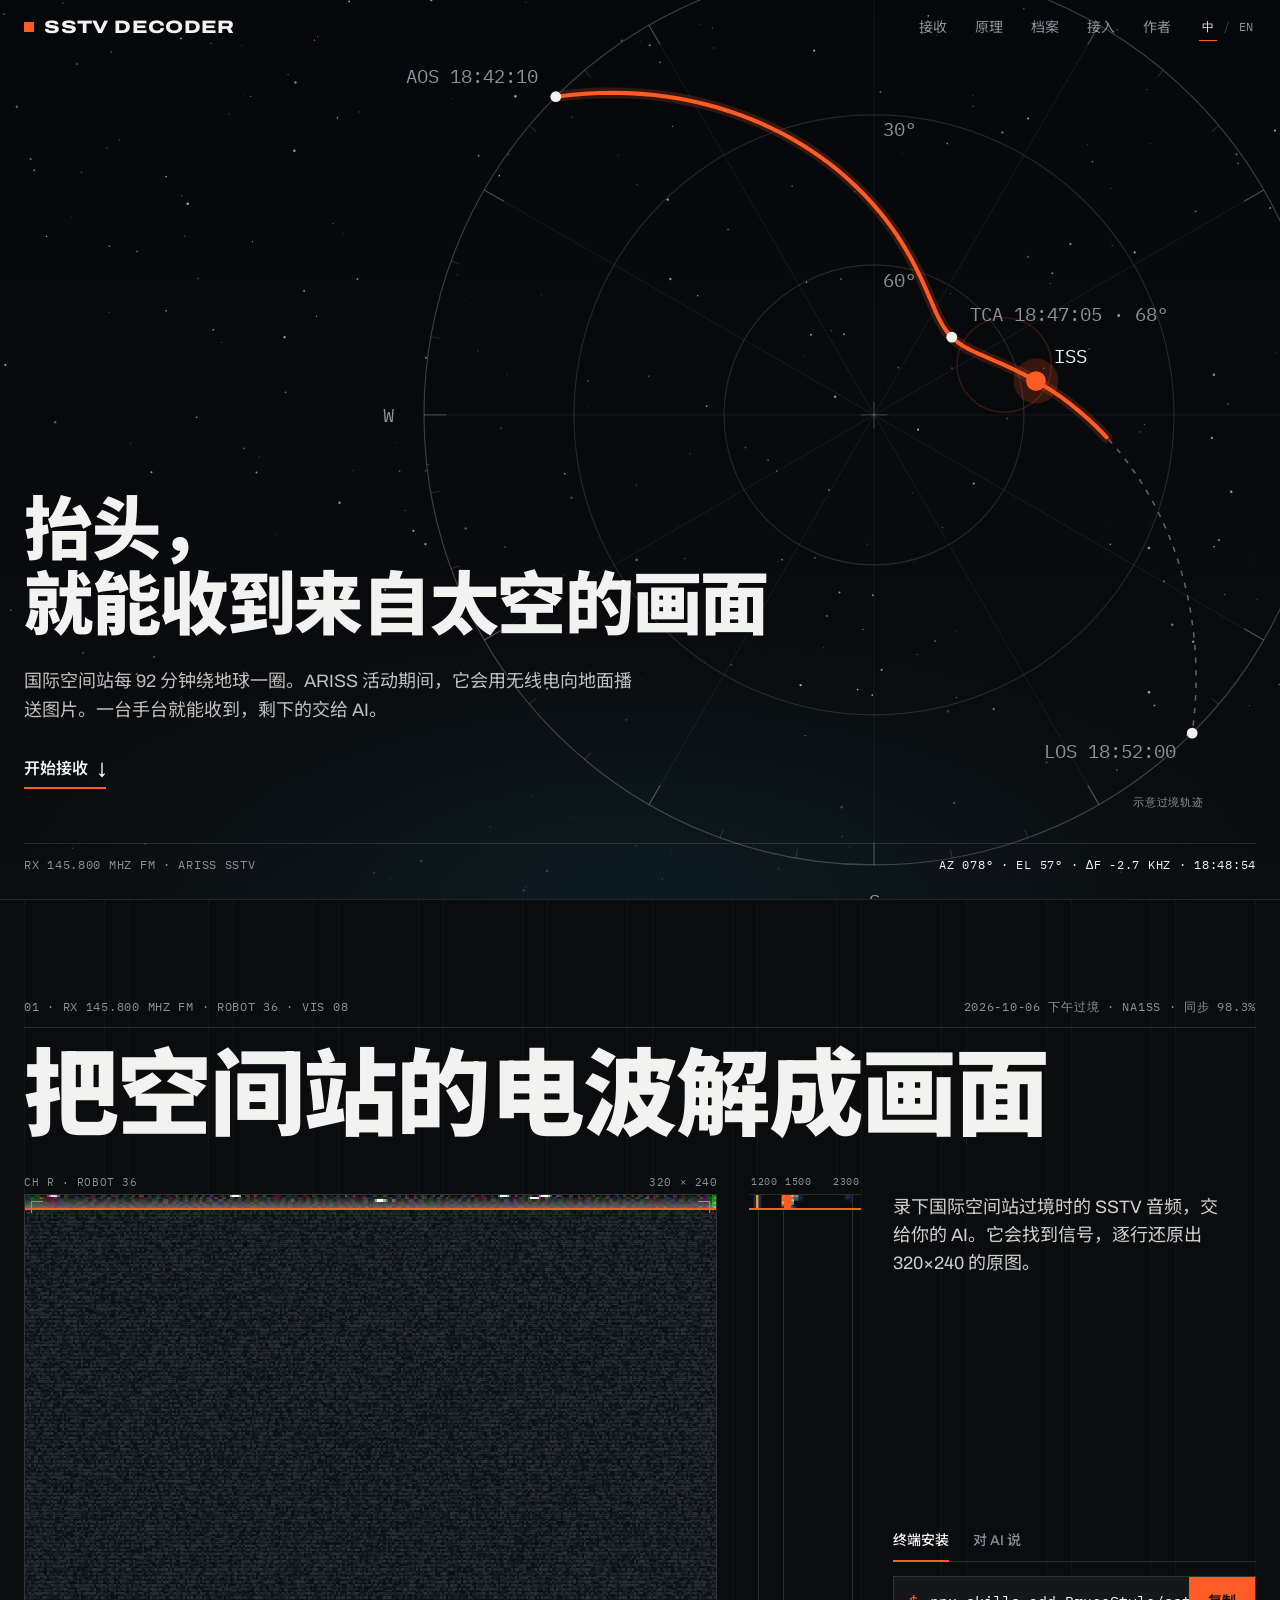
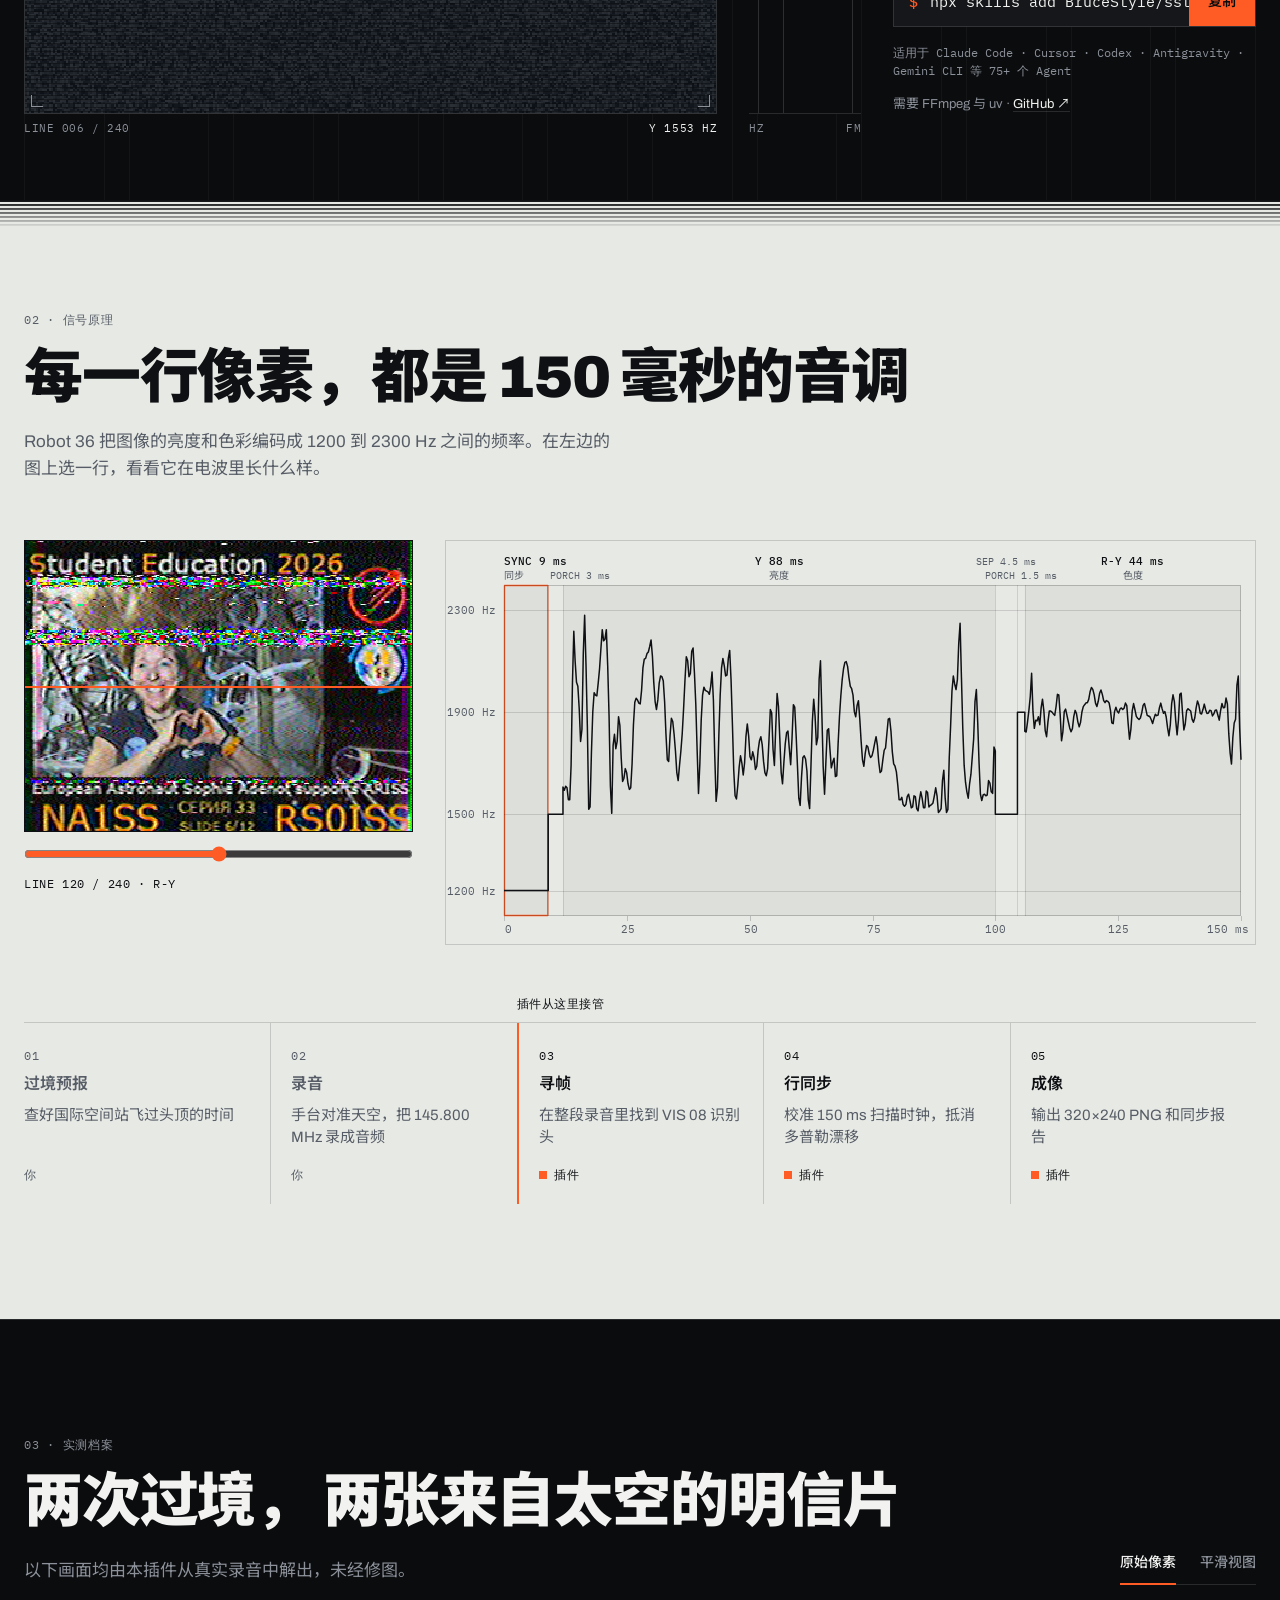
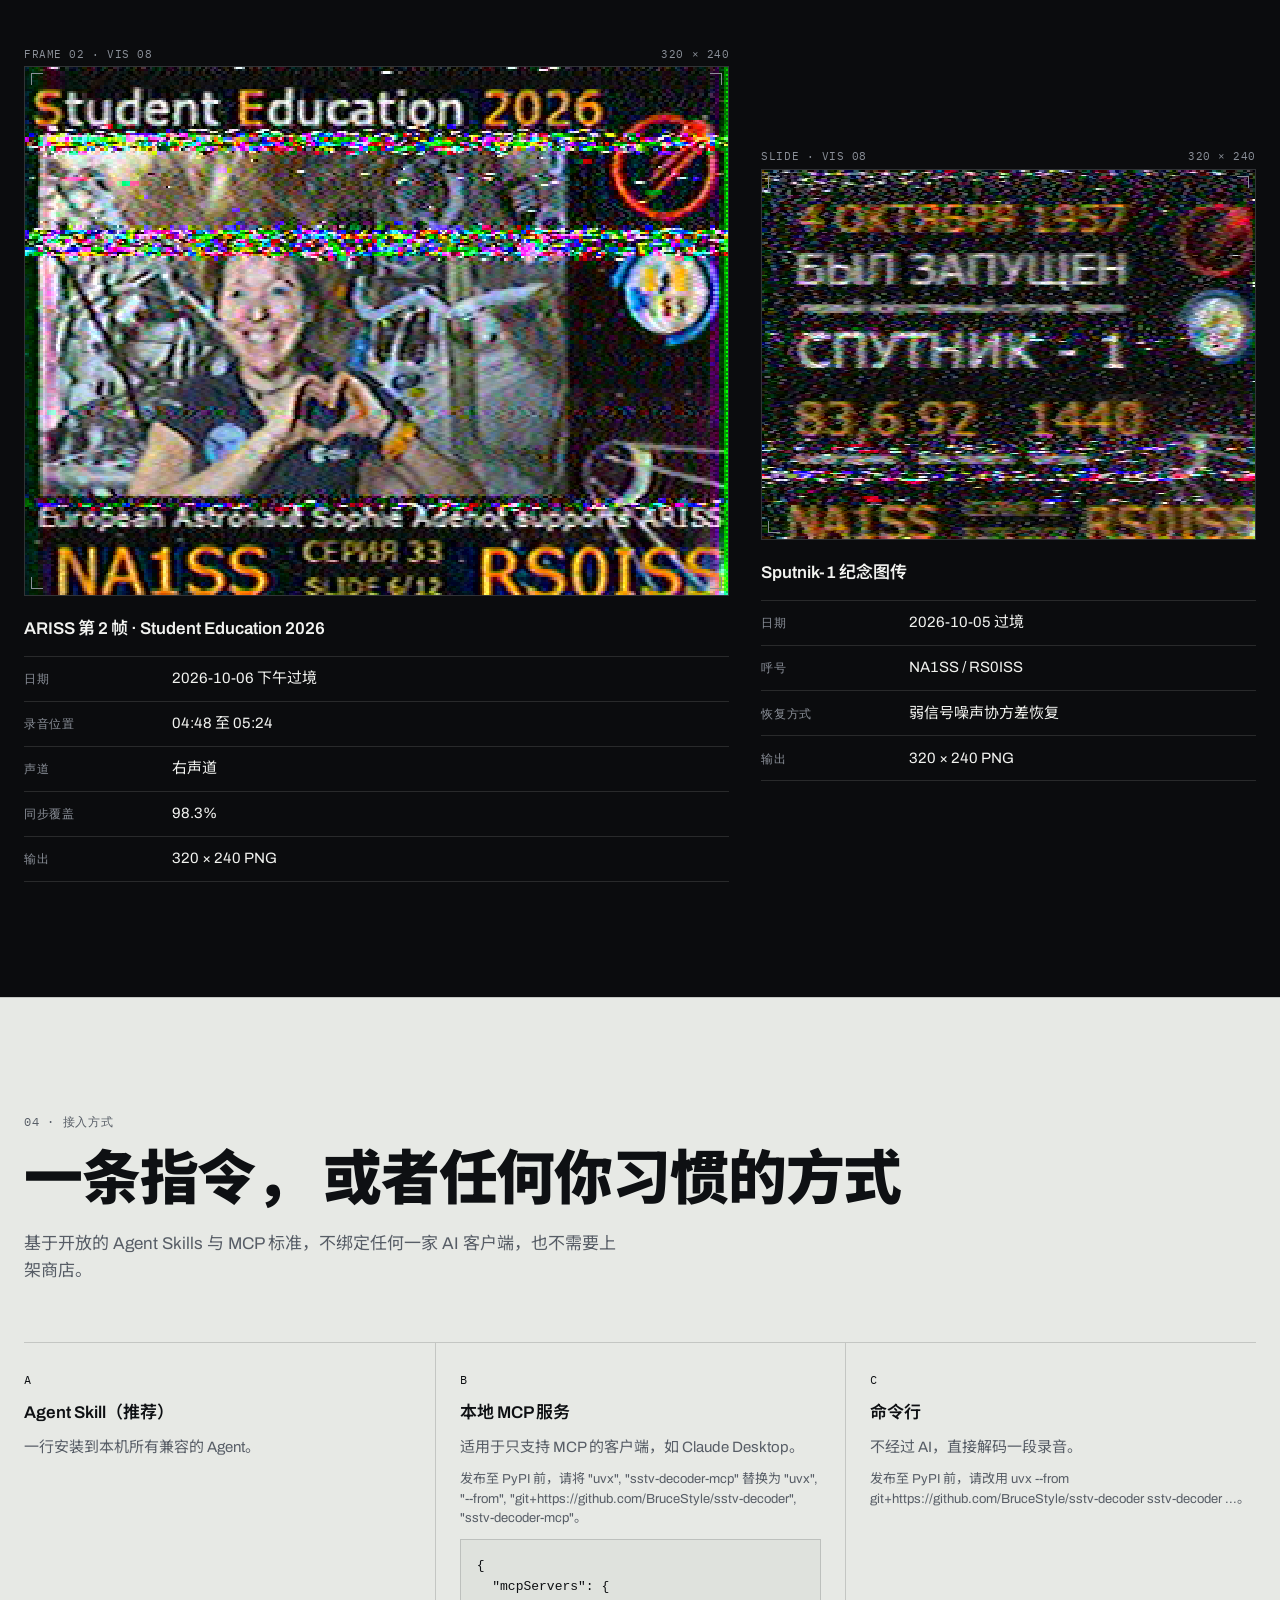
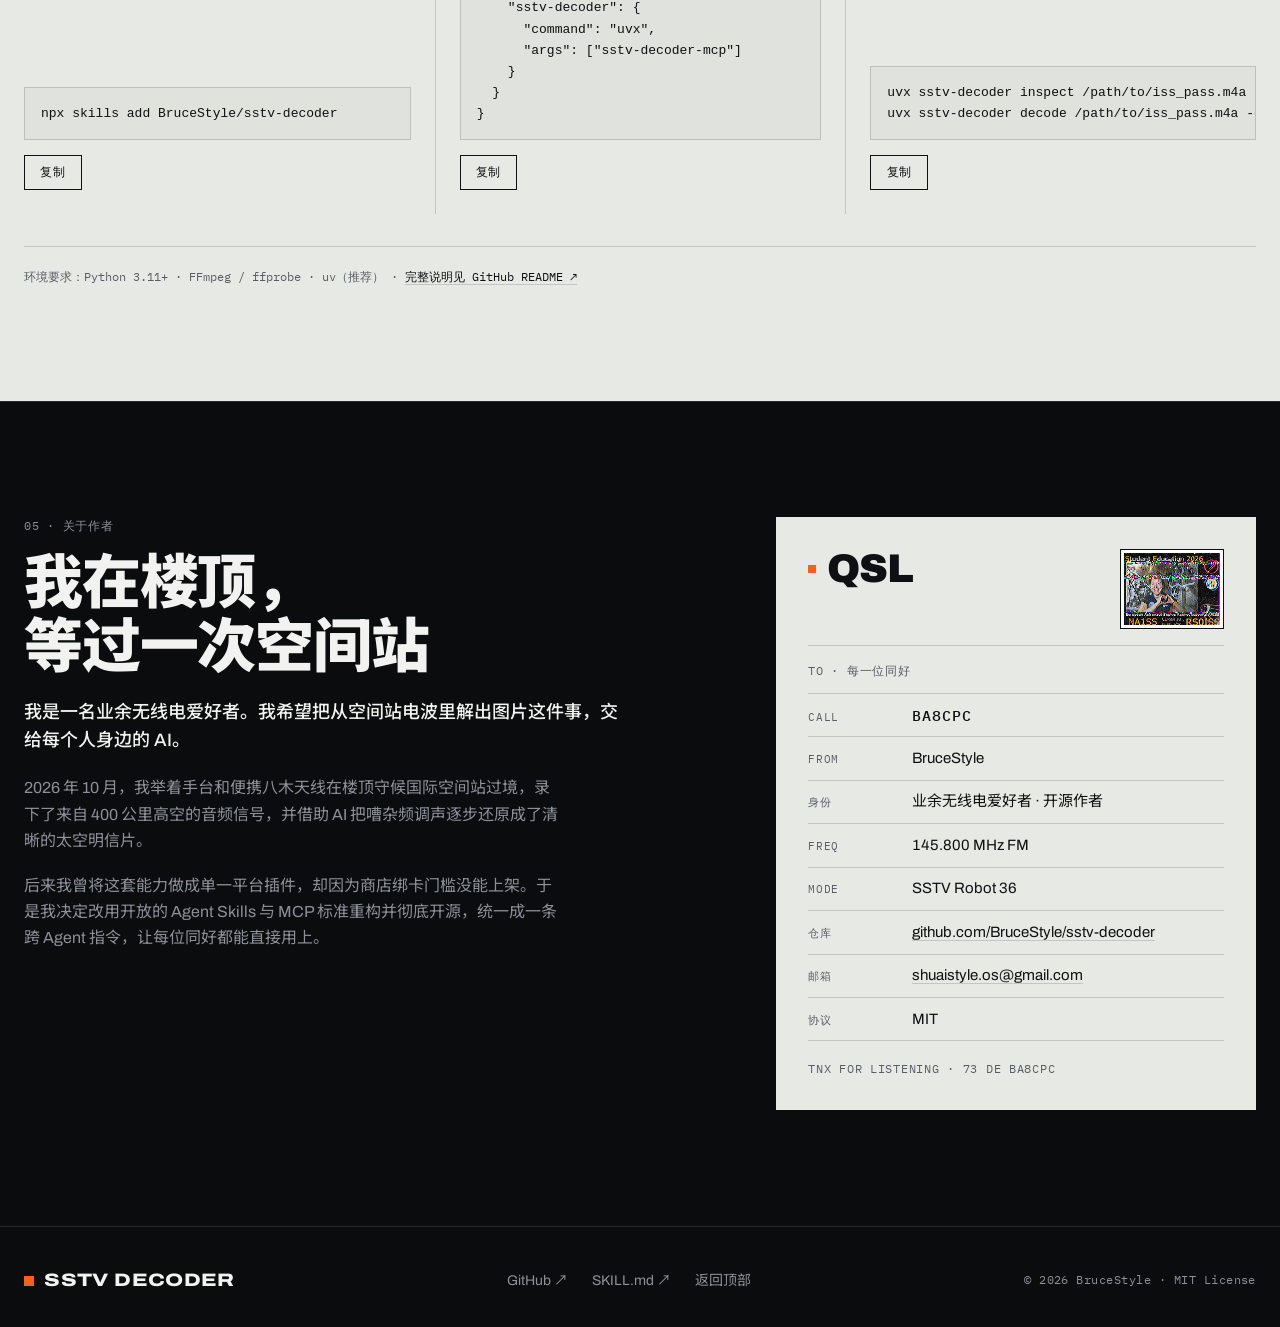
==== docs/index.html @ 0000235b "Initial release: Robot 36 SSTV decoder, MCP/Skill, and showcase website" ====
<!doctype html>
<html lang="zh-CN">
<head>
  <meta charset="utf-8">
  <meta name="viewport" content="width=device-width, initial-scale=1">
  <title>SSTV Decoder · 抬头，就能收到来自太空的画面</title>
  <meta name="description" content="录下国际空间站过境时的 SSTV 音频，交给你的 AI。开源跨 Agent 解码插件，自动定位 Robot 36 识别头，逐行还原 320×240 图像。">
  <link rel="icon" type="image/svg+xml" href="data:image/svg+xml,%3Csvg xmlns='http://www.w3.org/2000/svg' viewBox='0 0 32 32'%3E%3Crect width='32' height='32' fill='%230b0c0e'/%3E%3Crect x='9' y='9' width='14' height='14' fill='%23ff5b24'/%3E%3C/svg%3E">
  <meta property="og:type" content="website">
  <meta property="og:title" content="SSTV Decoder · 抬头，就能收到来自太空的画面">
  <meta property="og:description" content="录下国际空间站过境时的 SSTV 音频，交给你的 AI。开源跨 Agent 解码插件，自动定位 Robot 36 识别头，逐行还原 320×240 图像。">
  <meta property="og:image" content="https://brucestyle.github.io/sstv-decoder/assets/decoded-iss-2026-10-06.png">
  <meta name="twitter:card" content="summary_large_image">
  <link rel="preconnect" href="https://fonts.googleapis.com">
  <link rel="preconnect" href="https://fonts.gstatic.com" crossorigin>
  <link href="https://fonts.googleapis.com/css2?family=Archivo:wdth,wght@62..125,100..900&family=IBM+Plex+Mono:wght@400;500&family=Noto+Sans+SC:wght@400;500;700;900&display=swap" rel="stylesheet">
  <link rel="stylesheet" href="styles.css">
</head>
<body>
  <header class="site-header">
    <div class="container header-inner">
      <a class="brand" href="#top">
        <span class="brand-mark" aria-hidden="true"></span>
        <span class="brand-name">SSTV DECODER</span>
      </a>
      <nav class="site-nav" aria-label="主导航">
        <a href="#receive" data-i18n="nav_receive">接收</a>
        <a href="#signal" data-i18n="nav_signal">原理</a>
        <a href="#captures" data-i18n="nav_captures">档案</a>
        <a href="#access" data-i18n="nav_access">接入</a>
        <a href="#about" data-i18n="nav_about">作者</a>
        <div class="lang-switch" role="group" aria-label="语言切换">
          <button type="button" class="lang-btn" data-lang="zh-CN" aria-pressed="true">中</button>
          <span class="lang-sep" aria-hidden="true">/</span>
          <button type="button" class="lang-btn" data-lang="en" aria-pressed="false">EN</button>
        </div>
      </nav>
    </div>
  </header>

  <main>
    <!-- 第一屏：封面 / 愿景（头顶的一次过境） -->
    <section class="cover" id="top" aria-labelledby="cover-title">
      <canvas class="cover-stars" id="cover-stars" aria-hidden="true"></canvas>
      <div class="cover-glow" aria-hidden="true"></div>
      <svg class="sky-chart" id="sky-chart" viewBox="-130 -130 260 260" aria-hidden="true">
        <g id="sky-grid"></g>
        <g id="sky-track"></g>
        <g id="sky-rings"></g>
        <g id="sky-markers"></g>
        <g id="sky-iss"></g>
      </svg>
      <span class="chart-note" data-i18n="chart_note">示意过境轨迹</span>

      <div class="container cover-inner">
        <h1 class="cover-title" id="cover-title"><span data-i18n="cover_title_1">抬头，</span> <span data-i18n="cover_title_2">就能收到来自太空的画面</span></h1>
        <p class="cover-lead" data-i18n="cover_lead">国际空间站每 92 分钟绕地球一圈。ARISS 活动期间，它会用无线电向地面播送图片。一台手台就能收到，剩下的交给 AI。</p>
        <a class="cover-cta" href="#receive">
          <span data-i18n="cover_cta">开始接收</span>
          <span class="cta-arrow" aria-hidden="true">↓</span>
        </a>
      </div>

      <div class="cover-strip container">
        <span>RX 145.800 MHz FM · ARISS SSTV</span>
        <span id="pass-readout">AZ 315° · EL 00° · Δf +3.4 kHz · 18:42:10</span>
      </div>
    </section>

    <!-- 第二屏：信号即界面（接收） -->
    <section class="hero" id="receive" aria-labelledby="hero-title">
      <div class="grid-guides" aria-hidden="true">
        <span></span><span></span><span></span><span></span>
        <span></span><span></span><span></span><span></span>
        <span></span><span></span><span></span><span></span>
      </div>

      <div class="container hero-inner">
        <div class="dateline">
          <span class="dateline-left">01 · RX 145.800 MHz FM · ROBOT 36 · VIS 08</span>
          <span class="dateline-right" id="pass-meta">2026-10-06 下午过境 · NA1SS · 同步 98.3%</span>
        </div>

        <h2 class="hero-title" id="hero-title">
          <span data-i18n="hero_title_1">把空间站的电波</span><span data-i18n="hero_title_2">解成画面</span>
        </h2>

        <div class="stage">
          <!-- (a) 监视器 -->
          <div class="monitor">
            <div class="stage-bar monitor-meta">
              <span id="monitor-channel">CH R · ROBOT 36</span>
              <span>320 × 240</span>
            </div>
            <div class="monitor-frame">
              <canvas id="hero-scan-canvas" aria-label="国际空间站 SSTV 逐行扫描监视器"></canvas>
              <span class="crop-mark tl" aria-hidden="true"></span>
              <span class="crop-mark tr" aria-hidden="true"></span>
              <span class="crop-mark bl" aria-hidden="true"></span>
              <span class="crop-mark br" aria-hidden="true"></span>
            </div>
            <div class="stage-bar monitor-readout">
              <span id="hero-line-readout">LINE 000 / 240</span>
              <span id="hero-freq-readout">Y 1500 Hz</span>
            </div>
          </div>

          <!-- (b) 瀑布条 -->
          <div class="waterfall" aria-hidden="true">
            <div class="stage-bar waterfall-scale">
              <span>1200</span>
              <span>1500</span>
              <span>2300</span>
            </div>
            <div class="waterfall-frame">
              <canvas id="hero-waterfall-canvas"></canvas>
            </div>
            <div class="stage-bar waterfall-foot">
              <span>HZ</span>
              <span>FM</span>
            </div>
          </div>

          <!-- (c) 文字与指令栏 -->
          <div class="hero-copy">
            <p class="hero-subtitle" data-i18n="hero_subtitle">录下国际空间站过境时的 SSTV 音频，交给你的 AI。它会找到信号，逐行还原出 320×240 的原图。</p>

            <div class="install-block" id="install">
              <div class="cmd-tabs" role="tablist" aria-label="指令模式">
                <button type="button" class="cmd-tab" role="tab" data-mode="install" aria-selected="true" data-i18n="tab_install">终端安装</button>
                <button type="button" class="cmd-tab" role="tab" data-mode="prompt" aria-selected="false" data-i18n="tab_prompt">对 AI 说</button>
              </div>

              <div class="cmd-bar">
                <span class="cmd-prefix" id="cmd-prefix" aria-hidden="true">$</span>
                <code class="cmd-text" id="cmd-text">npx skills add BruceStyle/sstv-decoder</code>
                <button type="button" class="copy-btn" id="copy-btn" data-i18n="copy_btn">复制</button>
              </div>

              <p class="compat-line" data-i18n="compat_line">适用于 Claude Code · Cursor · Codex · Antigravity · Gemini CLI 等 75+ 个 Agent</p>
              <p class="footnote-line">
                <span data-i18n="footnote_req">需要 FFmpeg 与 uv</span>
                <span aria-hidden="true"> · </span>
                <a href="https://github.com/BruceStyle/sstv-decoder" target="_blank" rel="noopener noreferrer">GitHub ↗</a>
              </p>
            </div>
          </div>
        </div>
      </div>
    </section>

    <!-- 02 信号原理（亮色仪器手册纸面） -->
    <section class="signal is-paper" id="signal" aria-labelledby="signal-title">
      <div class="signal-transition" aria-hidden="true"></div>

      <div class="container">
        <p class="section-tag" data-i18n="signal_tag">02 · 信号原理</p>

        <h2 class="signal-title" id="signal-title">
          <span data-i18n="signal_title_1">每一行像素，</span><span data-i18n="signal_title_2">都是 150 毫秒的音调</span>
        </h2>

        <p class="signal-lead" data-i18n="signal_lead">Robot 36 把图像的亮度和色彩编码成 1200 到 2300 Hz 之间的频率。在左边的图上选一行，看看它在电波里长什么样。</p>

        <div class="diagram-grid">
          <div class="diagram-picker">
            <div class="thumb-wrap" id="thumb-wrap">
              <img
                id="thumb-img"
                src="assets/decoded-iss-2026-10-06.png"
                alt="2026 年 10 月 6 日国际空间站解码原图，点击或拖动选择扫描行"
                width="320"
                height="240"
              >
              <div class="thumb-scanline" id="thumb-scanline" aria-hidden="true"></div>
            </div>

            <div class="slider-wrap">
              <label class="sr-only" for="line-slider" data-i18n="slider_label">选择扫描行</label>
              <input type="range" id="line-slider" class="line-slider" min="0" max="239" value="120">
            </div>

            <div class="picker-readout" id="picker-readout">LINE 120 / 240 · R-Y</div>
          </div>

          <div class="diagram-scope">
            <div class="scope-frame">
              <canvas id="scope-canvas" aria-label="Robot 36 单行 150 毫秒频率波形图"></canvas>
            </div>
          </div>
        </div>

        <div class="chain-wrap">
          <ol class="signal-chain" aria-label="信号接收与解码链路">
            <li class="chain-step is-user">
              <span class="step-num">01</span>
              <h3 data-i18n="step_1_title">过境预报</h3>
              <p data-i18n="step_1_desc">查好国际空间站飞过头顶的时间</p>
              <span class="step-owner" data-i18n="owner_you">你</span>
            </li>
            <li class="chain-step is-user">
              <span class="step-num">02</span>
              <h3 data-i18n="step_2_title">录音</h3>
              <p data-i18n="step_2_desc">手台对准天空，把 145.800 MHz 录成音频</p>
              <span class="step-owner" data-i18n="owner_you">你</span>
            </li>
            <li class="chain-step is-plugin is-handover">
              <span class="handover-label" data-i18n="handover_label">插件从这里接管</span>
              <span class="step-num">03</span>
              <h3 data-i18n="step_3_title">寻帧</h3>
              <p data-i18n="step_3_desc">在整段录音里找到 VIS 08 识别头</p>
              <span class="step-owner"><span class="owner-dot" aria-hidden="true"></span><span data-i18n="owner_plugin">插件</span></span>
            </li>
            <li class="chain-step is-plugin">
              <span class="step-num">04</span>
              <h3 data-i18n="step_4_title">行同步</h3>
              <p data-i18n="step_4_desc">校准 150 ms 扫描时钟，抵消多普勒漂移</p>
              <span class="step-owner"><span class="owner-dot" aria-hidden="true"></span><span data-i18n="owner_plugin">插件</span></span>
            </li>
            <li class="chain-step is-plugin">
              <span class="step-num">05</span>
              <h3 data-i18n="step_5_title">成像</h3>
              <p data-i18n="step_5_desc">输出 320×240 PNG 和同步报告</p>
              <span class="step-owner"><span class="owner-dot" aria-hidden="true"></span><span data-i18n="owner_plugin">插件</span></span>
            </li>
          </ol>
        </div>
      </div>
    </section>

    <!-- 03 实测档案（暗底） -->
    <section class="captures" id="captures" aria-labelledby="captures-title">
      <div class="container">
        <p class="section-tag" data-i18n="captures_tag">03 · 实测档案</p>

        <h2 class="section-title" id="captures-title">
          <span data-i18n="captures_title_1">两次过境，</span> <span data-i18n="captures_title_2">两张来自太空的明信片</span>
        </h2>

        <div class="captures-head">
          <p class="section-lead" data-i18n="captures_lead">以下画面均由本插件从真实录音中解出，未经修图。</p>

          <div class="cmd-tabs render-tabs" role="tablist" aria-label="像素渲染切换">
            <button type="button" class="cmd-tab render-tab" role="tab" data-render="pixelated" aria-selected="true" data-i18n="render_pixel">原始像素</button>
            <button type="button" class="cmd-tab render-tab" role="tab" data-render="smooth" aria-selected="false" data-i18n="render_smooth">平滑视图</button>
          </div>
        </div>

        <div class="capture-grid" id="capture-grid">
          <figure class="capture capture-primary">
            <div class="stage-bar">
              <span>FRAME 02 · VIS 08</span>
              <span>320 × 240</span>
            </div>
            <div class="capture-frame">
              <img
                src="assets/decoded-iss-2026-10-06.png"
                alt="2026 年 10 月 6 日下午过境解码的国际空间站 ARISS 第 2 帧图像"
                width="320"
                height="240"
                loading="lazy"
              >
              <span class="crop-mark tl" aria-hidden="true"></span>
              <span class="crop-mark tr" aria-hidden="true"></span>
              <span class="crop-mark bl" aria-hidden="true"></span>
              <span class="crop-mark br" aria-hidden="true"></span>
            </div>
            <figcaption>
              <h3 data-i18n="cap_1_title">ARISS 第 2 帧 · Student Education 2026</h3>
              <dl class="spec-rows">
                <div class="spec-row">
                  <dt data-i18n="cap_date_dt">日期</dt>
                  <dd data-i18n="cap_1_date">2026-10-06 下午过境</dd>
                </div>
                <div class="spec-row">
                  <dt data-i18n="cap_offset_dt">录音位置</dt>
                  <dd data-i18n="cap_1_offset">04:48 至 05:24</dd>
                </div>
                <div class="spec-row">
                  <dt data-i18n="cap_channel_dt">声道</dt>
                  <dd data-i18n="cap_1_channel">右声道</dd>
                </div>
                <div class="spec-row">
                  <dt data-i18n="cap_sync_dt">同步覆盖</dt>
                  <dd>98.3%</dd>
                </div>
                <div class="spec-row">
                  <dt data-i18n="cap_output_dt">输出</dt>
                  <dd>320 × 240 PNG</dd>
                </div>
              </dl>
            </figcaption>
          </figure>

          <figure class="capture capture-secondary">
            <div class="stage-bar">
              <span>SLIDE · VIS 08</span>
              <span>320 × 240</span>
            </div>
            <div class="capture-frame">
              <img
                src="assets/decoded-iss-2026-10-05.png"
                alt="2026 年 10 月 5 日过境解码的 Sputnik-1 纪念慢扫描电视图像"
                width="320"
                height="240"
                loading="lazy"
              >
              <span class="crop-mark tl" aria-hidden="true"></span>
              <span class="crop-mark tr" aria-hidden="true"></span>
              <span class="crop-mark bl" aria-hidden="true"></span>
              <span class="crop-mark br" aria-hidden="true"></span>
            </div>
            <figcaption>
              <h3 data-i18n="cap_2_title">Sputnik-1 纪念图传</h3>
              <dl class="spec-rows">
                <div class="spec-row">
                  <dt data-i18n="cap_date_dt">日期</dt>
                  <dd data-i18n="cap_2_date">2026-10-05 过境</dd>
                </div>
                <div class="spec-row">
                  <dt data-i18n="cap_call_dt">呼号</dt>
                  <dd>NA1SS / RS0ISS</dd>
                </div>
                <div class="spec-row">
                  <dt data-i18n="cap_recovery_dt">恢复方式</dt>
                  <dd data-i18n="cap_2_recovery">弱信号噪声协方差恢复</dd>
                </div>
                <div class="spec-row">
                  <dt data-i18n="cap_output_dt">输出</dt>
                  <dd>320 × 240 PNG</dd>
                </div>
              </dl>
            </figcaption>
          </figure>
        </div>
      </div>
    </section>

    <!-- 04 接入方式（纸底） -->
    <section class="access is-paper" id="access" aria-labelledby="access-title">
      <div class="container">
        <p class="section-tag" data-i18n="access_tag">04 · 接入方式</p>

        <h2 class="section-title" id="access-title">
          <span data-i18n="access_title_1">一条指令，</span> <span data-i18n="access_title_2">或者任何你习惯的方式</span>
        </h2>

        <p class="section-lead" data-i18n="access_lead">基于开放的 Agent Skills 与 MCP 标准，不绑定任何一家 AI 客户端，也不需要上架商店。</p>

        <div class="access-grid">
          <div class="access-col">
            <span class="step-num">A</span>
            <h3 data-i18n="acc_a_title">Agent Skill（推荐）</h3>
            <p class="access-desc" data-i18n="acc_a_desc">一行安装到本机所有兼容的 Agent。</p>
            <pre class="code-block"><code id="code-a">npx skills add BruceStyle/sstv-decoder</code></pre>
            <button type="button" class="copy-mini" data-copy-target="code-a" data-i18n="copy_btn">复制</button>
          </div>

          <div class="access-col">
            <span class="step-num">B</span>
            <h3 data-i18n="acc_b_title">本地 MCP 服务</h3>
            <p class="access-desc" data-i18n="acc_b_desc">适用于只支持 MCP 的客户端，如 Claude Desktop。</p>
            <p class="access-hint" data-i18n="acc_b_hint">发布至 PyPI 前，请将 "uvx", "sstv-decoder-mcp" 替换为 "uvx", "--from", "git+https://github.com/BruceStyle/sstv-decoder", "sstv-decoder-mcp"。</p>
            <pre class="code-block"><code id="code-b">{
  "mcpServers": {
    "sstv-decoder": {
      "command": "uvx",
      "args": ["sstv-decoder-mcp"]
    }
  }
}</code></pre>
            <button type="button" class="copy-mini" data-copy-target="code-b" data-i18n="copy_btn">复制</button>
          </div>

          <div class="access-col">
            <span class="step-num">C</span>
            <h3 data-i18n="acc_c_title">命令行</h3>
            <p class="access-desc" data-i18n="acc_c_desc">不经过 AI，直接解码一段录音。</p>
            <p class="access-hint" data-i18n="acc_c_hint">发布至 PyPI 前，请改用 uvx --from git+https://github.com/BruceStyle/sstv-decoder sstv-decoder ...。</p>
            <pre class="code-block"><code id="code-c">uvx sstv-decoder inspect /path/to/iss_pass.m4a
uvx sstv-decoder decode /path/to/iss_pass.m4a -o ./output_frames</code></pre>
            <button type="button" class="copy-mini" data-copy-target="code-c" data-i18n="copy_btn">复制</button>
          </div>
        </div>

        <p class="access-req">
          <span data-i18n="access_req">环境要求：Python 3.11+ · FFmpeg / ffprobe · uv（推荐）</span>
          <span aria-hidden="true"> · </span>
          <a href="https://github.com/BruceStyle/sstv-decoder" target="_blank" rel="noopener noreferrer" data-i18n="access_docs">完整说明见 GitHub README ↗</a>
        </p>
      </div>
    </section>

    <!-- 05 关于作者（暗底） -->
    <section class="about" id="about" aria-labelledby="about-title">
      <div class="container about-grid">
        <div class="about-copy">
          <p class="section-tag" data-i18n="about_tag">05 · 关于作者</p>
          <h2 class="section-title" id="about-title">
            <span data-i18n="about_title_1">我在楼顶，</span> <span data-i18n="about_title_2">等过一次空间站</span>
          </h2>
          <p class="about-statement" data-i18n="about_statement">我是一名业余无线电爱好者。我希望把从空间站电波里解出图片这件事，交给每个人身边的 AI。</p>
          <p class="about-p" data-i18n="about_p1">2026 年 10 月，我举着手台和便携八木天线在楼顶守候国际空间站过境，录下了来自 400 公里高空的音频信号，并借助 AI 把嘈杂频调声逐步还原成了清晰的太空明信片。</p>
          <p class="about-p" data-i18n="about_p2">后来我曾将这套能力做成单一平台插件，却因为商店绑卡门槛没能上架。于是我决定改用开放的 Agent Skills 与 MCP 标准重构并彻底开源，统一成一条跨 Agent 指令，让每位同好都能直接用上。</p>
        </div>

        <aside class="qsl-card" aria-label="QSL 确认卡片">
          <div class="qsl-head">
            <div class="qsl-mark">
              <span class="owner-dot" aria-hidden="true"></span>
              <span class="qsl-title">QSL</span>
            </div>
            <div class="qsl-stamp">
              <img
                src="assets/decoded-iss-2026-10-06.png"
                alt="2026 年 10 月 6 日国际空间站 ARISS 解码图传邮票缩略图"
                width="320"
                height="240"
                loading="lazy"
              >
            </div>
          </div>

          <p class="qsl-to" data-i18n="qsl_to">TO · 每一位同好</p>

          <dl class="qsl-fields">
            <div class="qsl-field">
              <dt>CALL</dt>
              <dd class="qsl-callsign">BA8CPC</dd>
            </div>
            <div class="qsl-field">
              <dt>FROM</dt>
              <dd>BruceStyle</dd>
            </div>
            <div class="qsl-field">
              <dt data-i18n="qsl_role_dt">身份</dt>
              <dd data-i18n="qsl_role_dd">业余无线电爱好者 · 开源作者</dd>
            </div>
            <div class="qsl-field">
              <dt>FREQ</dt>
              <dd>145.800 MHz FM</dd>
            </div>
            <div class="qsl-field">
              <dt>MODE</dt>
              <dd>SSTV Robot 36</dd>
            </div>
            <div class="qsl-field">
              <dt data-i18n="qsl_repo_dt">仓库</dt>
              <dd><a href="https://github.com/BruceStyle/sstv-decoder" target="_blank" rel="noopener noreferrer">github.com/BruceStyle/sstv-decoder</a></dd>
            </div>
            <div class="qsl-field">
              <dt data-i18n="qsl_email_dt">邮箱</dt>
              <dd><a href="mailto:shuaistyle.os@gmail.com">shuaistyle.os@gmail.com</a></dd>
            </div>
            <div class="qsl-field">
              <dt data-i18n="qsl_license_dt">协议</dt>
              <dd>MIT</dd>
            </div>
          </dl>

          <p class="qsl-sign">TNX FOR LISTENING · 73 DE BA8CPC</p>
        </aside>
      </div>
    </section>
  </main>

  <footer class="site-footer">
    <div class="container footer-inner">
      <a class="brand" href="#top">
        <span class="brand-mark" aria-hidden="true"></span>
        <span class="brand-name">SSTV DECODER</span>
      </a>
      <div class="footer-links">
        <a href="https://github.com/BruceStyle/sstv-decoder" target="_blank" rel="noopener noreferrer">GitHub ↗</a>
        <a href="https://github.com/BruceStyle/sstv-decoder/blob/main/skills/sstv-decoder/SKILL.md" target="_blank" rel="noopener noreferrer">SKILL.md ↗</a>
        <a href="#top" data-i18n="footer_top">返回顶部</a>
      </div>
      <span class="footer-copy">© 2026 BruceStyle · MIT License</span>
    </div>
  </footer>

  <script src="main.js"></script>
</body>
</html>
---- docs/styles.css ----
:root {
  --ink-bg: #0b0c0e;
  --fg: #f2f3f0;
  --fg-muted: #8b9099;
  --line-dark: rgba(255, 255, 255, 0.12);
  --panel: #15171a;

  --paper: #e7e9e5;
  --ink: #0e1013;
  --ink-muted: #575d66;
  --line-light: rgba(14, 16, 19, 0.16);

  --signal: #ff5b24;

  --font-display: "Archivo", "Noto Sans SC", "PingFang SC", sans-serif;
  --font-body: "Archivo", "Noto Sans SC", "PingFang SC", system-ui, sans-serif;
  --font-mono: "IBM Plex Mono", ui-monospace, SFMono-Regular, Menlo, monospace;

  --ease: cubic-bezier(0.22, 1, 0.36, 1);
  --container-max: 84rem;
}

*,
*::before,
*::after {
  box-sizing: border-box;
}

html {
  scroll-behavior: smooth;
  scroll-padding-top: 4.5rem;
  background: var(--ink-bg);
  color: var(--fg);
  font-family: var(--font-body);
  font-size: 16px;
  line-height: 1.55;
  -webkit-font-smoothing: antialiased;
}

body {
  margin: 0;
  background: var(--ink-bg);
  color: var(--fg);
  overflow-x: clip;
}

img {
  display: block;
  max-width: 100%;
  height: auto;
}

a {
  color: inherit;
}

button,
input {
  font: inherit;
  color: inherit;
}

:focus-visible {
  outline: 2px solid var(--signal);
  outline-offset: 2px;
}

.sr-only {
  position: absolute;
  width: 1px;
  height: 1px;
  margin: -1px;
  padding: 0;
  overflow: hidden;
  clip-path: inset(50%);
  white-space: nowrap;
  border: 0;
}

.container {
  width: min(var(--container-max), calc(100% - 3rem));
  margin-inline: auto;
}

/* Header */
.site-header {
  position: fixed;
  inset: 0 0 auto;
  z-index: 40;
  height: 3.5rem;
  display: flex;
  align-items: center;
  background: transparent;
  border-bottom: 1px solid transparent;
  transition: background-color 180ms var(--ease), border-color 180ms var(--ease);
}

.header-inner {
  display: flex;
  align-items: center;
  justify-content: space-between;
  gap: 1.5rem;
}

.brand {
  display: inline-flex;
  align-items: center;
  gap: 0.65rem;
  text-decoration: none;
  color: var(--fg);
}

.brand-mark {
  width: 10px;
  height: 10px;
  background: var(--signal);
  flex-shrink: 0;
}

.brand-name {
  font-family: "Archivo", sans-serif;
  font-stretch: 125%;
  font-weight: 800;
  font-size: 1.125rem;
  letter-spacing: 0.02em;
  white-space: nowrap;
}

.site-nav {
  display: flex;
  align-items: center;
  gap: 1.75rem;
  font-size: 0.875rem;
}

.site-nav a {
  text-decoration: none;
  color: var(--fg-muted);
  white-space: nowrap;
  transition: color 140ms var(--ease);
}

.site-nav a:hover,
.site-nav a:focus-visible {
  color: var(--fg);
}

.lang-switch {
  display: inline-flex;
  align-items: center;
  gap: 0.35rem;
  font-family: var(--font-mono);
  font-size: 0.75rem;
  letter-spacing: 0.04em;
}

.lang-sep {
  color: rgba(255, 255, 255, 0.24);
}

.lang-btn {
  border: 0;
  background: transparent;
  padding: 0.25rem 0.2rem;
  color: var(--fg-muted);
  cursor: pointer;
}

.lang-btn:hover {
  color: var(--fg);
}

.lang-btn[aria-pressed="true"] {
  color: var(--fg);
  font-weight: 500;
  border-bottom: 1.5px solid var(--signal);
}

.site-header.is-scrolled {
  background: rgba(11, 12, 14, 0.86);
  backdrop-filter: blur(10px);
  -webkit-backdrop-filter: blur(10px);
  border-bottom-color: var(--line-dark);
}

.site-header.is-on-paper {
  background: rgba(231, 233, 229, 0.94);
  backdrop-filter: blur(10px);
  -webkit-backdrop-filter: blur(10px);
  border-bottom-color: var(--line-light);
}

.site-header.is-on-paper .brand {
  color: var(--ink);
}

.site-header.is-on-paper .site-nav a,
.site-header.is-on-paper .lang-btn {
  color: var(--ink-muted);
}

.site-header.is-on-paper .site-nav a:hover,
.site-header.is-on-paper .site-nav a:focus-visible,
.site-header.is-on-paper .lang-btn:hover,
.site-header.is-on-paper .lang-btn[aria-pressed="true"] {
  color: var(--ink);
}

.site-header.is-on-paper .lang-sep {
  color: rgba(14, 16, 19, 0.24);
}

/* Cover: Overhead Pass Vision */
.cover {
  position: relative;
  min-height: 100dvh;
  overflow: hidden;
  display: flex;
  flex-direction: column;
  justify-content: flex-end;
  padding: 5rem 0 1.5rem;
  background: linear-gradient(180deg, #06070a 0%, #0b0c0e 100%);
  border-bottom: 1px solid var(--line-dark);
}

.cover-stars {
  position: absolute;
  inset: 0;
  width: 100%;
  height: 100%;
  pointer-events: none;
}

.cover-glow {
  position: absolute;
  inset: auto 0 0 0;
  height: 45%;
  background: radial-gradient(ellipse 70% 100% at 50% 100%, rgba(31, 163, 201, 0.1), transparent 70%);
  pointer-events: none;
}

.sky-chart {
  position: absolute;
  top: 50%;
  right: -14vw;
  transform: translateY(-53%);
  height: max(130vh, 760px);
  width: auto;
  aspect-ratio: 1;
  overflow: visible;
  pointer-events: none;
}

.chart-note {
  position: absolute;
  z-index: 1;
  right: 6vw;
  bottom: 5.5rem;
  font-family: var(--font-mono);
  font-size: 0.6875rem;
  letter-spacing: 0.06em;
  text-transform: uppercase;
  color: var(--fg-muted);
}

.cover-inner {
  position: relative;
  z-index: 2;
  padding-bottom: clamp(2rem, 6vh, 4.5rem);
}

.cover-title {
  margin: 0 0 1.5rem;
  max-width: none;
  font-family: var(--font-display);
  font-weight: 900;
  font-stretch: 100%;
  font-style: normal;
  font-size: clamp(2.8rem, 5.4vw, 5.5rem);
  line-height: 1.08;
  letter-spacing: -0.02em;
  color: var(--fg);
}

.cover-title span {
  display: block;
  white-space: nowrap;
}

html[lang="en"] .cover-title {
  font-size: clamp(2.4rem, 4.8vw, 4.75rem);
  letter-spacing: -0.03em;
}

.cover-lead {
  margin: 0 0 2rem;
  max-width: 34em;
  font-size: 1.125rem;
  line-height: 1.6;
  color: rgba(242, 243, 240, 0.78);
}

.cover-cta {
  display: inline-flex;
  align-items: center;
  gap: 0.6rem;
  padding-bottom: 0.35rem;
  border-bottom: 2px solid var(--signal);
  font-family: "Archivo", "Noto Sans SC", sans-serif;
  font-weight: 600;
  font-size: 1rem;
  color: var(--fg);
  text-decoration: none;
}

.cover-cta .cta-arrow {
  transition: transform 180ms var(--ease);
}

.cover-cta:hover .cta-arrow,
.cover-cta:focus-visible .cta-arrow {
  transform: translateY(3px);
}

.cover-strip {
  position: relative;
  z-index: 2;
  display: flex;
  justify-content: space-between;
  gap: 1rem;
  padding-top: 0.75rem;
  border-top: 1px solid var(--line-dark);
  font-family: var(--font-mono);
  font-size: 0.75rem;
  letter-spacing: 0.06em;
  text-transform: uppercase;
  color: var(--fg-muted);
  font-variant-numeric: tabular-nums;
}

#pass-readout {
  color: var(--fg);
}

/* Section 01: Hero (Signal is Interface) */
.hero {
  position: relative;
  min-height: 100dvh;
  background: var(--ink-bg);
  color: var(--fg);
  padding-top: 4.5rem;
  padding-bottom: 2.25rem;
  display: flex;
  flex-direction: column;
  justify-content: center;
}

.grid-guides {
  position: absolute;
  inset: 0 auto 0 50%;
  transform: translateX(-50%);
  width: min(var(--container-max), calc(100% - 3rem));
  display: grid;
  grid-template-columns: repeat(12, minmax(0, 1fr));
  gap: 1.5rem;
  pointer-events: none;
  z-index: 0;
}

.grid-guides span {
  border-left: 1px solid rgba(255, 255, 255, 0.035);
  border-right: 1px solid rgba(255, 255, 255, 0.035);
}

.hero-inner {
  position: relative;
  z-index: 1;
}

.dateline {
  display: flex;
  flex-wrap: wrap;
  justify-content: space-between;
  align-items: baseline;
  gap: 0.5rem 1.5rem;
  padding-bottom: 0.65rem;
  margin-bottom: 1.15rem;
  border-bottom: 1px solid var(--line-dark);
  font-family: var(--font-mono);
  font-size: 0.75rem;
  letter-spacing: 0.06em;
  text-transform: uppercase;
  color: var(--fg-muted);
  font-variant-numeric: tabular-nums;
}

.hero-title {
  margin: 0 0 1.35rem;
  font-family: var(--font-display);
  font-size: clamp(3rem, 7.4vw, 7.25rem);
  font-weight: 900;
  font-stretch: 100%;
  font-style: normal;
  line-height: 1.08;
  letter-spacing: -0.02em;
  color: var(--fg);
}

.hero-title span {
  display: inline-block;
  white-space: nowrap;
}

html[lang="en"] .hero-title {
  font-size: clamp(2.5rem, 6.2vw, 6.2rem);
  letter-spacing: -0.03em;
}

/* Stage: 3 columns */
.stage {
  display: grid;
  grid-template-columns: auto 112px minmax(18rem, 1fr);
  gap: 2rem;
  align-items: stretch;
}

.stage-bar {
  display: flex;
  justify-content: space-between;
  align-items: center;
  height: 1.5rem;
  font-family: var(--font-mono);
  font-size: 0.6875rem;
  letter-spacing: 0.05em;
  text-transform: uppercase;
  color: var(--fg-muted);
  font-variant-numeric: tabular-nums;
}

.monitor,
.waterfall {
  display: flex;
  flex-direction: column;
}

.monitor-frame {
  position: relative;
  height: clamp(320px, calc(100dvh - 380px), 590px);
  aspect-ratio: 4 / 3;
  background: var(--panel);
  border: 1px solid var(--line-dark);
  overflow: hidden;
}

.monitor-frame canvas {
  display: block;
  width: 100%;
  height: 100%;
  image-rendering: pixelated;
}

.crop-mark {
  position: absolute;
  width: 12px;
  height: 12px;
  pointer-events: none;
}

.crop-mark.tl {
  top: 6px;
  left: 6px;
  border-top: 1px solid var(--fg-muted);
  border-left: 1px solid var(--fg-muted);
}

.crop-mark.tr {
  top: 6px;
  right: 6px;
  border-top: 1px solid var(--fg-muted);
  border-right: 1px solid var(--fg-muted);
}

.crop-mark.bl {
  bottom: 6px;
  left: 6px;
  border-bottom: 1px solid var(--fg-muted);
  border-left: 1px solid var(--fg-muted);
}

.crop-mark.br {
  bottom: 6px;
  right: 6px;
  border-bottom: 1px solid var(--fg-muted);
  border-right: 1px solid var(--fg-muted);
}

.monitor-readout {
  padding-top: 0.25rem;
}

#hero-freq-readout {
  color: var(--fg);
}

.waterfall-scale {
  position: relative;
  justify-content: flex-start;
  font-size: 0.625rem;
}

.waterfall-scale span {
  position: absolute;
  top: 50%;
  transform: translateY(-50%);
}

.waterfall-scale span:nth-child(1) {
  left: 2px;
}

.waterfall-scale span:nth-child(2) {
  left: 36px;
}

.waterfall-scale span:nth-child(3) {
  right: 2px;
}

.waterfall-frame {
  height: clamp(320px, calc(100dvh - 380px), 590px);
  width: 112px;
  background: var(--ink-bg);
  border-top: 1px solid var(--line-dark);
  border-bottom: 1px solid var(--line-dark);
}

.waterfall-frame canvas {
  display: block;
  width: 100%;
  height: 100%;
}

.waterfall-foot {
  padding-top: 0.25rem;
}

/* Text & Command column */
.hero-copy {
  display: flex;
  flex-direction: column;
  justify-content: space-between;
  padding-block: 1.5rem;
  gap: 1.75rem;
  min-width: 0;
}

.hero-subtitle {
  margin: 0;
  font-size: 1.125rem;
  line-height: 1.55;
  color: rgba(242, 243, 240, 0.85);
  max-width: 34ch;
}

.install-block {
  display: flex;
  flex-direction: column;
  gap: 0.85rem;
}

.cmd-tabs {
  display: flex;
  gap: 1.5rem;
  border-bottom: 1px solid var(--line-dark);
}

.cmd-tab {
  border: 0;
  background: transparent;
  padding: 0 0 0.55rem;
  margin-bottom: -1px;
  font-size: 0.875rem;
  font-weight: 500;
  color: var(--fg-muted);
  cursor: pointer;
  border-bottom: 2px solid transparent;
  transition: color 180ms var(--ease), border-color 180ms var(--ease);
}

.cmd-tab:hover {
  color: var(--fg);
}

.cmd-tab[aria-selected="true"] {
  color: var(--fg);
  border-bottom-color: var(--signal);
}

.cmd-bar {
  display: flex;
  align-items: stretch;
  background: var(--panel);
  border: 1px solid var(--line-dark);
}

.cmd-prefix {
  display: flex;
  align-items: center;
  padding-left: 0.9rem;
  font-family: var(--font-mono);
  font-size: 0.9375rem;
  font-weight: 500;
  color: var(--signal);
  user-select: none;
  flex-shrink: 0;
}

.cmd-text {
  flex: 1 1 auto;
  min-width: 0;
  padding: 0.8rem 0.75rem;
  font-family: var(--font-mono);
  font-size: 0.9375rem;
  color: var(--fg);
  white-space: nowrap;
  overflow-x: auto;
  scrollbar-width: thin;
}

.copy-btn {
  border: 0;
  border-radius: 0;
  background: var(--signal);
  color: #0b0c0e;
  font-family: "Archivo", "Noto Sans SC", sans-serif;
  font-weight: 600;
  font-size: 0.875rem;
  padding: 0 1.2rem;
  cursor: pointer;
  white-space: nowrap;
  flex-shrink: 0;
  transition: opacity 160ms var(--ease), transform 160ms var(--ease);
}

.copy-btn:hover {
  opacity: 0.9;
}

.copy-btn:active {
  transform: scale(0.98);
}

.compat-line {
  margin: 0.25rem 0 0;
  font-family: var(--font-mono);
  font-size: 0.75rem;
  line-height: 1.5;
  color: var(--fg-muted);
}

.footnote-line {
  margin: 0;
  font-size: 0.8125rem;
  color: var(--fg-muted);
}

.footnote-line a {
  color: var(--fg);
  text-decoration: none;
  border-bottom: 1px solid var(--line-dark);
  transition: border-color 180ms var(--ease);
}

.footnote-line a:hover {
  border-bottom-color: var(--signal);
}

/* Section 02: Signal Principle (Instrument Manual Paper) */
.signal {
  position: relative;
  background: var(--paper);
  color: var(--ink);
  padding-bottom: clamp(5rem, 9vw, 8rem);
}

.signal-transition {
  height: 28px;
  width: 100%;
  margin-bottom: clamp(3.5rem, 6.5vw, 5.5rem);
  background: repeating-linear-gradient(
    to bottom,
    var(--ink-bg) 0 2px,
    transparent 2px 4px
  );
  -webkit-mask-image: linear-gradient(to bottom, #000000 0%, transparent 100%);
  mask-image: linear-gradient(to bottom, #000000 0%, transparent 100%);
}

.section-tag {
  margin: 0 0 1rem;
  font-family: var(--font-mono);
  font-size: 0.75rem;
  letter-spacing: 0.06em;
  text-transform: uppercase;
  color: var(--ink-muted);
}

.signal-title {
  margin: 0 0 1.15rem;
  font-family: var(--font-display);
  font-size: clamp(2.4rem, 4.6vw, 4.25rem);
  font-weight: 900;
  font-stretch: 100%;
  font-style: normal;
  line-height: 1.08;
  letter-spacing: -0.02em;
  color: var(--ink);
}

.signal-title span {
  display: inline-block;
  white-space: nowrap;
}

html[lang="en"] .signal-title {
  letter-spacing: -0.03em;
}

.signal-lead {
  margin: 0 0 clamp(2.5rem, 4.5vw, 3.75rem);
  max-width: 60ch;
  font-size: 1.0625rem;
  line-height: 1.6;
  color: var(--ink-muted);
}

/* Interactive 12-column Diagram */
.diagram-grid {
  display: grid;
  grid-template-columns: repeat(12, minmax(0, 1fr));
  gap: 2rem;
  align-items: start;
}

.diagram-picker {
  grid-column: span 4;
  display: flex;
  flex-direction: column;
  gap: 0.85rem;
}

.thumb-wrap {
  position: relative;
  border: 1px solid var(--line-light);
  background: #0e1013;
  cursor: ns-resize;
  touch-action: none;
  user-select: none;
}

.thumb-wrap img {
  width: 100%;
  aspect-ratio: 4 / 3;
  object-fit: cover;
  image-rendering: pixelated;
  pointer-events: none;
}

.thumb-scanline {
  position: absolute;
  left: 0;
  right: 0;
  top: 50%;
  height: 2px;
  background: var(--signal);
  transform: translateY(-50%);
  pointer-events: none;
}

.slider-wrap {
  display: flex;
  align-items: center;
}

.line-slider {
  width: 100%;
  margin: 0;
  accent-color: var(--signal);
  cursor: pointer;
}

.picker-readout {
  font-family: var(--font-mono);
  font-size: 0.75rem;
  letter-spacing: 0.05em;
  text-transform: uppercase;
  color: var(--ink);
  font-variant-numeric: tabular-nums;
}

.diagram-scope {
  grid-column: span 8;
}

.scope-frame {
  width: 100%;
  aspect-ratio: 16 / 8;
  border: 1px solid var(--line-light);
  background: var(--paper);
}

.scope-frame canvas {
  display: block;
  width: 100%;
  height: 100%;
}

/* 5-Column Signal Chain */
.chain-wrap {
  margin-top: clamp(3.5rem, 6vw, 5rem);
}

.signal-chain {
  list-style: none;
  margin: 0;
  padding: 0;
  display: grid;
  grid-template-columns: repeat(5, minmax(0, 1fr));
  border-top: 1px solid var(--line-light);
}

.chain-step {
  position: relative;
  padding: 1.5rem 1.25rem 1.25rem;
  display: flex;
  flex-direction: column;
  gap: 0.55rem;
}

.chain-step:first-child {
  padding-left: 0;
}

.chain-step + .chain-step {
  border-left: 1px solid var(--line-light);
}

.chain-step.is-user {
  color: var(--ink-muted);
}

.chain-step.is-plugin {
  color: var(--ink);
}

.chain-step.is-handover {
  border-left: 2px solid var(--signal);
}

.handover-label {
  position: absolute;
  top: -1.75rem;
  left: -2px;
  font-family: var(--font-mono);
  font-size: 0.75rem;
  letter-spacing: 0.04em;
  text-transform: uppercase;
  color: var(--ink);
  white-space: nowrap;
}

.step-num {
  font-family: var(--font-mono);
  font-size: 0.75rem;
  letter-spacing: 0.06em;
  font-variant-numeric: tabular-nums;
}

.chain-step h3 {
  margin: 0;
  font-family: "Archivo", "Noto Sans SC", sans-serif;
  font-size: 1rem;
  font-weight: 600;
  line-height: 1.3;
}

.chain-step p {
  margin: 0;
  font-size: 0.9375rem;
  line-height: 1.5;
  color: var(--ink-muted);
  flex: 1 1 auto;
}

.step-owner {
  margin-top: 0.5rem;
  display: inline-flex;
  align-items: center;
  gap: 0.45rem;
  font-family: var(--font-mono);
  font-size: 0.75rem;
  letter-spacing: 0.05em;
  text-transform: uppercase;
}

.owner-dot {
  width: 8px;
  height: 8px;
  background: var(--signal);
  flex-shrink: 0;
}

/* Shared editorial section title & lead */
.section-title {
  margin: 0 0 1.15rem;
  font-family: var(--font-display);
  font-size: clamp(2.4rem, 4.6vw, 4.25rem);
  font-weight: 900;
  font-stretch: 100%;
  font-style: normal;
  line-height: 1.08;
  letter-spacing: -0.02em;
  color: inherit;
}

.section-title span {
  display: inline-block;
  white-space: nowrap;
}

html[lang="en"] .section-title {
  letter-spacing: -0.03em;
}

.section-lead {
  margin: 0;
  max-width: 60ch;
  font-size: 1.0625rem;
  line-height: 1.6;
}

/* Section 03: Captures (Dark) */
.captures {
  background: var(--ink-bg);
  color: var(--fg);
  border-top: 1px solid var(--line-dark);
  padding-block: clamp(5rem, 9vw, 8rem);
}

.captures .section-tag,
.captures .section-lead {
  color: var(--fg-muted);
}

.captures-head {
  display: flex;
  flex-wrap: wrap;
  justify-content: space-between;
  align-items: flex-end;
  gap: 1.25rem 2rem;
  margin-bottom: clamp(2.5rem, 4.5vw, 3.75rem);
}

.capture-grid {
  display: grid;
  grid-template-columns: repeat(12, minmax(0, 1fr));
  gap: 2rem;
  align-items: start;
}

.capture {
  margin: 0;
}

.capture-primary {
  grid-column: span 7;
}

.capture-secondary {
  grid-column: span 5;
  margin-top: clamp(3rem, 8vw, 7rem);
}

.capture-frame {
  position: relative;
  border: 1px solid var(--line-dark);
  background: var(--panel);
  overflow: hidden;
}

.capture-frame img {
  width: 100%;
  aspect-ratio: 4 / 3;
  object-fit: cover;
  image-rendering: pixelated;
}

.capture-grid.is-smooth .capture-frame img {
  image-rendering: auto;
}

.capture figcaption {
  margin-top: 1.25rem;
}

.capture figcaption h3 {
  margin: 0 0 0.85rem;
  font-family: "Archivo", "Noto Sans SC", sans-serif;
  font-size: 1.0625rem;
  font-weight: 600;
  color: var(--fg);
}

.spec-rows {
  margin: 0;
  border-top: 1px solid var(--line-dark);
}

.spec-row {
  display: grid;
  grid-template-columns: 8rem 1fr;
  gap: 0.75rem 1.25rem;
  padding-block: 0.65rem;
  border-bottom: 1px solid var(--line-dark);
  align-items: baseline;
}

.spec-row dt {
  font-family: var(--font-mono);
  font-size: 0.75rem;
  letter-spacing: 0.05em;
  text-transform: uppercase;
  color: var(--fg-muted);
}

.spec-row dd {
  margin: 0;
  font-size: 0.9375rem;
  color: var(--fg);
  font-variant-numeric: tabular-nums;
}

/* Section 04: Ways to Connect (Paper) */
.access {
  background: var(--paper);
  color: var(--ink);
  border-top: 1px solid var(--line-light);
  padding-block: clamp(5rem, 9vw, 8rem);
}

.access .section-tag,
.access .section-lead {
  color: var(--ink-muted);
}

.access .section-lead {
  margin-bottom: clamp(2.5rem, 4.5vw, 3.75rem);
}

.access-grid {
  display: grid;
  grid-template-columns: repeat(3, minmax(0, 1fr));
  border-top: 1px solid var(--line-light);
}

.access-col {
  padding: 1.75rem 1.5rem 1.5rem;
  display: flex;
  flex-direction: column;
  gap: 0.65rem;
  min-width: 0;
}

.access-col:first-child {
  padding-left: 0;
}

.access-col:last-child {
  padding-right: 0;
}

.access-col + .access-col {
  border-left: 1px solid var(--line-light);
}

.access-col h3 {
  margin: 0;
  font-family: "Archivo", "Noto Sans SC", sans-serif;
  font-size: 1.0625rem;
  font-weight: 600;
  color: var(--ink);
}

.access-desc {
  margin: 0;
  font-size: 0.9375rem;
  line-height: 1.55;
  color: var(--ink-muted);
}

.access-hint {
  margin: 0;
  font-size: 0.8125rem;
  line-height: 1.5;
  color: var(--ink-muted);
  overflow-wrap: anywhere;
}

.code-block {
  margin: auto 0 0;
  padding: 0.95rem 1rem;
  background: #dfe2dd;
  border: 1px solid var(--line-light);
  font-family: var(--font-mono);
  font-size: 0.8125rem;
  line-height: 1.55;
  color: var(--ink);
  white-space: pre;
  overflow-x: auto;
  max-width: 100%;
  scrollbar-width: thin;
}

.copy-mini {
  align-self: flex-start;
  margin-top: 0.25rem;
  border: 1px solid var(--ink);
  border-radius: 0;
  background: transparent;
  color: var(--ink);
  font-family: var(--font-mono);
  font-size: 0.75rem;
  letter-spacing: 0.05em;
  text-transform: uppercase;
  padding: 0.45rem 0.95rem;
  cursor: pointer;
  transition: background-color 160ms var(--ease), color 160ms var(--ease);
}

.copy-mini:hover,
.copy-mini:focus-visible {
  background: var(--ink);
  color: var(--paper);
}

.access-req {
  margin: 2rem 0 0;
  padding-top: 1.25rem;
  border-top: 1px solid var(--line-light);
  font-family: var(--font-mono);
  font-size: 0.75rem;
  line-height: 1.6;
  color: var(--ink-muted);
}

.access-req a {
  color: var(--ink);
  text-decoration: none;
  border-bottom: 1px solid var(--line-light);
  transition: border-color 160ms var(--ease);
}

.access-req a:hover {
  border-bottom-color: var(--signal);
}

/* Section 05: About Author & QSL Card (Dark) */
.about {
  background: var(--ink-bg);
  color: var(--fg);
  border-top: 1px solid var(--line-dark);
  padding-block: clamp(5rem, 9vw, 8rem);
}

.about .section-tag {
  color: var(--fg-muted);
}

.about-grid {
  display: grid;
  grid-template-columns: repeat(12, minmax(0, 1fr));
  gap: clamp(2rem, 4.5vw, 4rem);
  align-items: start;
}

.about-copy {
  grid-column: span 7;
}

.about-statement {
  margin: 0 0 1.25rem;
  max-width: 60ch;
  font-size: 1.125rem;
  font-weight: 500;
  line-height: 1.6;
  color: var(--fg);
}

.about-p {
  margin: 0 0 1.15rem;
  max-width: 60ch;
  font-size: 1rem;
  line-height: 1.65;
  color: var(--fg-muted);
}

.about-p:last-child {
  margin-bottom: 0;
}

.qsl-card {
  grid-column: span 5;
  background: var(--paper);
  color: var(--ink);
  padding: clamp(1.25rem, 2.5vw, 2rem);
  border-radius: 0;
}

.qsl-head {
  display: flex;
  justify-content: space-between;
  align-items: flex-start;
  gap: 1rem;
  padding-bottom: 1rem;
  border-bottom: 1px solid var(--line-light);
}

.qsl-mark {
  display: inline-flex;
  align-items: center;
  gap: 0.65rem;
}

.qsl-title {
  font-family: var(--font-display);
  font-weight: 900;
  font-size: 2.5rem;
  line-height: 1;
  letter-spacing: -0.02em;
  color: var(--ink);
}

.qsl-stamp {
  width: 104px;
  flex-shrink: 0;
  border: 1px solid var(--ink);
  padding: 3px;
  background: #ffffff;
}

.qsl-stamp img {
  width: 100%;
  aspect-ratio: 4 / 3;
  object-fit: cover;
  image-rendering: pixelated;
}

.qsl-to {
  margin: 1rem 0 0.75rem;
  font-family: var(--font-mono);
  font-size: 0.75rem;
  letter-spacing: 0.06em;
  text-transform: uppercase;
  color: var(--ink-muted);
}

.qsl-fields {
  margin: 0;
  border-top: 1px solid var(--line-light);
}

.qsl-field {
  display: grid;
  grid-template-columns: 5.5rem 1fr;
  gap: 0.5rem 1rem;
  padding-block: 0.6rem;
  border-bottom: 1px solid var(--line-light);
  align-items: baseline;
}

.qsl-field dt {
  font-family: var(--font-mono);
  font-size: 0.6875rem;
  letter-spacing: 0.06em;
  text-transform: uppercase;
  color: var(--ink-muted);
}

.qsl-field dd {
  margin: 0;
  font-size: 0.9375rem;
  color: var(--ink);
  font-variant-numeric: tabular-nums;
  overflow-wrap: anywhere;
}

.qsl-callsign {
  font-family: var(--font-mono);
  font-weight: 500;
  letter-spacing: 0.06em;
}

.qsl-field a {
  color: var(--ink);
  text-decoration: none;
  border-bottom: 1px solid var(--line-light);
  transition: border-color 160ms var(--ease);
}

.qsl-field a:hover {
  border-bottom-color: var(--signal);
}

.qsl-sign {
  margin: 1.15rem 0 0;
  font-family: var(--font-mono);
  font-size: 0.75rem;
  letter-spacing: 0.06em;
  text-transform: uppercase;
  color: var(--ink-muted);
}

/* Footer */
.site-footer {
  background: var(--ink-bg);
  border-top: 1px solid var(--line-dark);
  padding-block: 2.5rem;
}

.footer-inner {
  display: flex;
  flex-wrap: wrap;
  align-items: center;
  justify-content: space-between;
  gap: 1.25rem 2rem;
}

.footer-links {
  display: flex;
  flex-wrap: wrap;
  gap: 1.5rem;
  font-size: 0.875rem;
}

.footer-links a {
  text-decoration: none;
  color: var(--fg-muted);
  transition: color 160ms var(--ease);
}

.footer-links a:hover,
.footer-links a:focus-visible {
  color: var(--fg);
}

.footer-copy {
  font-family: var(--font-mono);
  font-size: 0.75rem;
  letter-spacing: 0.04em;
  color: var(--fg-muted);
}

/* Reduced Motion */
@media (prefers-reduced-motion: reduce) {
  html {
    scroll-behavior: auto;
  }

  *,
  *::before,
  *::after {
    transition-duration: 0.01ms !important;
  }
}

/* Breakpoint: <= 1100px */
@media (max-width: 1100px) {
  .hero {
    justify-content: flex-start;
    padding-top: 5rem;
  }

  .stage {
    grid-template-columns: minmax(0, 1fr) 112px;
    gap: 1.5rem;
  }

  .monitor-frame {
    width: min(100%, 640px);
    height: auto;
    aspect-ratio: 4 / 3;
  }

  .waterfall-frame {
    height: auto;
    flex: 1 1 auto;
  }

  .hero-copy {
    grid-column: 1 / -1;
    padding-block: 0.5rem 0;
  }

  .signal-chain {
    grid-template-columns: repeat(2, minmax(0, 1fr));
  }

  .chain-step {
    padding: 1.25rem;
  }

  .chain-step:first-child {
    padding-left: 1.25rem;
  }

  .chain-step:nth-child(odd) {
    border-left: 0;
    padding-left: 0;
  }

  .chain-step:nth-child(n + 3) {
    border-top: 1px solid var(--line-light);
  }

  .chain-step.is-handover {
    border-left: 0;
    border-top: 2px solid var(--signal);
  }

  .handover-label {
    position: static;
    margin-bottom: 0.25rem;
  }

  .capture-grid,
  .about-grid {
    grid-template-columns: minmax(0, 1fr);
  }

  .capture-primary,
  .capture-secondary,
  .about-copy,
  .qsl-card {
    grid-column: 1 / -1;
  }

  .capture-secondary {
    margin-top: 0;
  }

  .access-grid {
    grid-template-columns: minmax(0, 1fr);
  }

  .access-col,
  .access-col:first-child,
  .access-col:last-child {
    padding: 1.5rem 0;
  }

  .access-col + .access-col {
    border-left: 0;
    border-top: 1px solid var(--line-light);
  }

  .qsl-card {
    max-width: 32rem;
  }
}

/* Breakpoint: <= 760px */
@media (max-width: 760px) {
  .cover::after {
    content: "";
    position: absolute;
    inset: 0;
    z-index: 1;
    pointer-events: none;
    background: linear-gradient(
      to top,
      #0b0c0e 0%,
      rgba(11, 12, 14, 0.9) 34%,
      rgba(11, 12, 14, 0.55) 55%,
      rgba(11, 12, 14, 0) 78%
    );
  }

  .sky-chart {
    top: 3.5rem;
    right: auto;
    left: 50%;
    transform: translateX(-50%);
    height: auto;
    width: 150vw;
    opacity: 0.75;
  }

  .cover-title {
    font-size: clamp(1.9rem, 8.2vw, 3rem);
  }

  html[lang="en"] .cover-title {
    font-size: clamp(1.8rem, 7.6vw, 2.8rem);
  }

  .cover-lead {
    font-size: 1rem;
  }

  #pass-readout,
  .chart-note {
    display: none;
  }

  .container {
    width: calc(100% - 2rem);
  }

  .grid-guides {
    width: calc(100% - 2rem);
    grid-template-columns: repeat(4, minmax(0, 1fr));
  }

  .grid-guides span:nth-child(n + 5) {
    display: none;
  }

  .site-nav a {
    display: none;
  }

  .dateline-right {
    display: none;
  }

  .hero {
    padding-top: 4rem;
    padding-bottom: 1.5rem;
  }

  .dateline {
    margin-bottom: 0.75rem;
    padding-bottom: 0.5rem;
  }

  .hero-title {
    font-size: clamp(2.2rem, 10.5vw, 3.2rem);
    line-height: 1.08;
    margin-bottom: 0.9rem;
  }

  html[lang="en"] .hero-title {
    font-size: clamp(1.85rem, 8.2vw, 3rem);
  }

  .stage {
    grid-template-columns: minmax(0, 1fr);
    gap: 0.9rem;
  }

  .waterfall {
    display: none;
  }

  .monitor-frame {
    width: 100%;
    height: auto;
    aspect-ratio: 4 / 3;
  }

  .hero-copy {
    gap: 1rem;
    padding-block: 0;
  }

  .hero-subtitle {
    font-size: 1rem;
    line-height: 1.5;
  }

  .install-block {
    gap: 0.65rem;
  }

  .cmd-bar {
    flex-direction: column;
  }

  .cmd-prefix {
    display: none;
  }

  .cmd-text {
    white-space: normal;
    word-break: break-all;
    overflow-x: visible;
    padding: 0.85rem;
    font-size: 0.875rem;
  }

  .copy-btn {
    width: 100%;
    padding: 0.75rem 1rem;
  }

  .signal-title,
  .section-title {
    font-size: clamp(1.9rem, 8.4vw, 2.8rem);
    line-height: 1.08;
  }

  .diagram-grid {
    grid-template-columns: minmax(0, 1fr);
    gap: 1.5rem;
  }

  .diagram-picker,
  .diagram-scope {
    grid-column: 1 / -1;
  }

  .scope-frame {
    aspect-ratio: 16 / 10;
  }

  .signal-chain {
    grid-template-columns: minmax(0, 1fr);
  }

  .chain-step,
  .chain-step:first-child,
  .chain-step:nth-child(odd) {
    padding: 1.25rem 0;
    border-left: 0;
    border-top: 1px solid var(--line-light);
  }

  .chain-step:first-child {
    border-top: 0;
  }

  .chain-step.is-handover {
    border-left: 0;
    border-top: 2px solid var(--signal);
  }

  .spec-row {
    grid-template-columns: 6.5rem 1fr;
  }

  .code-block {
    font-size: 0.75rem;
  }

  .qsl-field {
    grid-template-columns: minmax(0, 1fr);
    gap: 0.15rem;
  }

  .footer-inner {
    flex-direction: column;
    align-items: flex-start;
  }
}
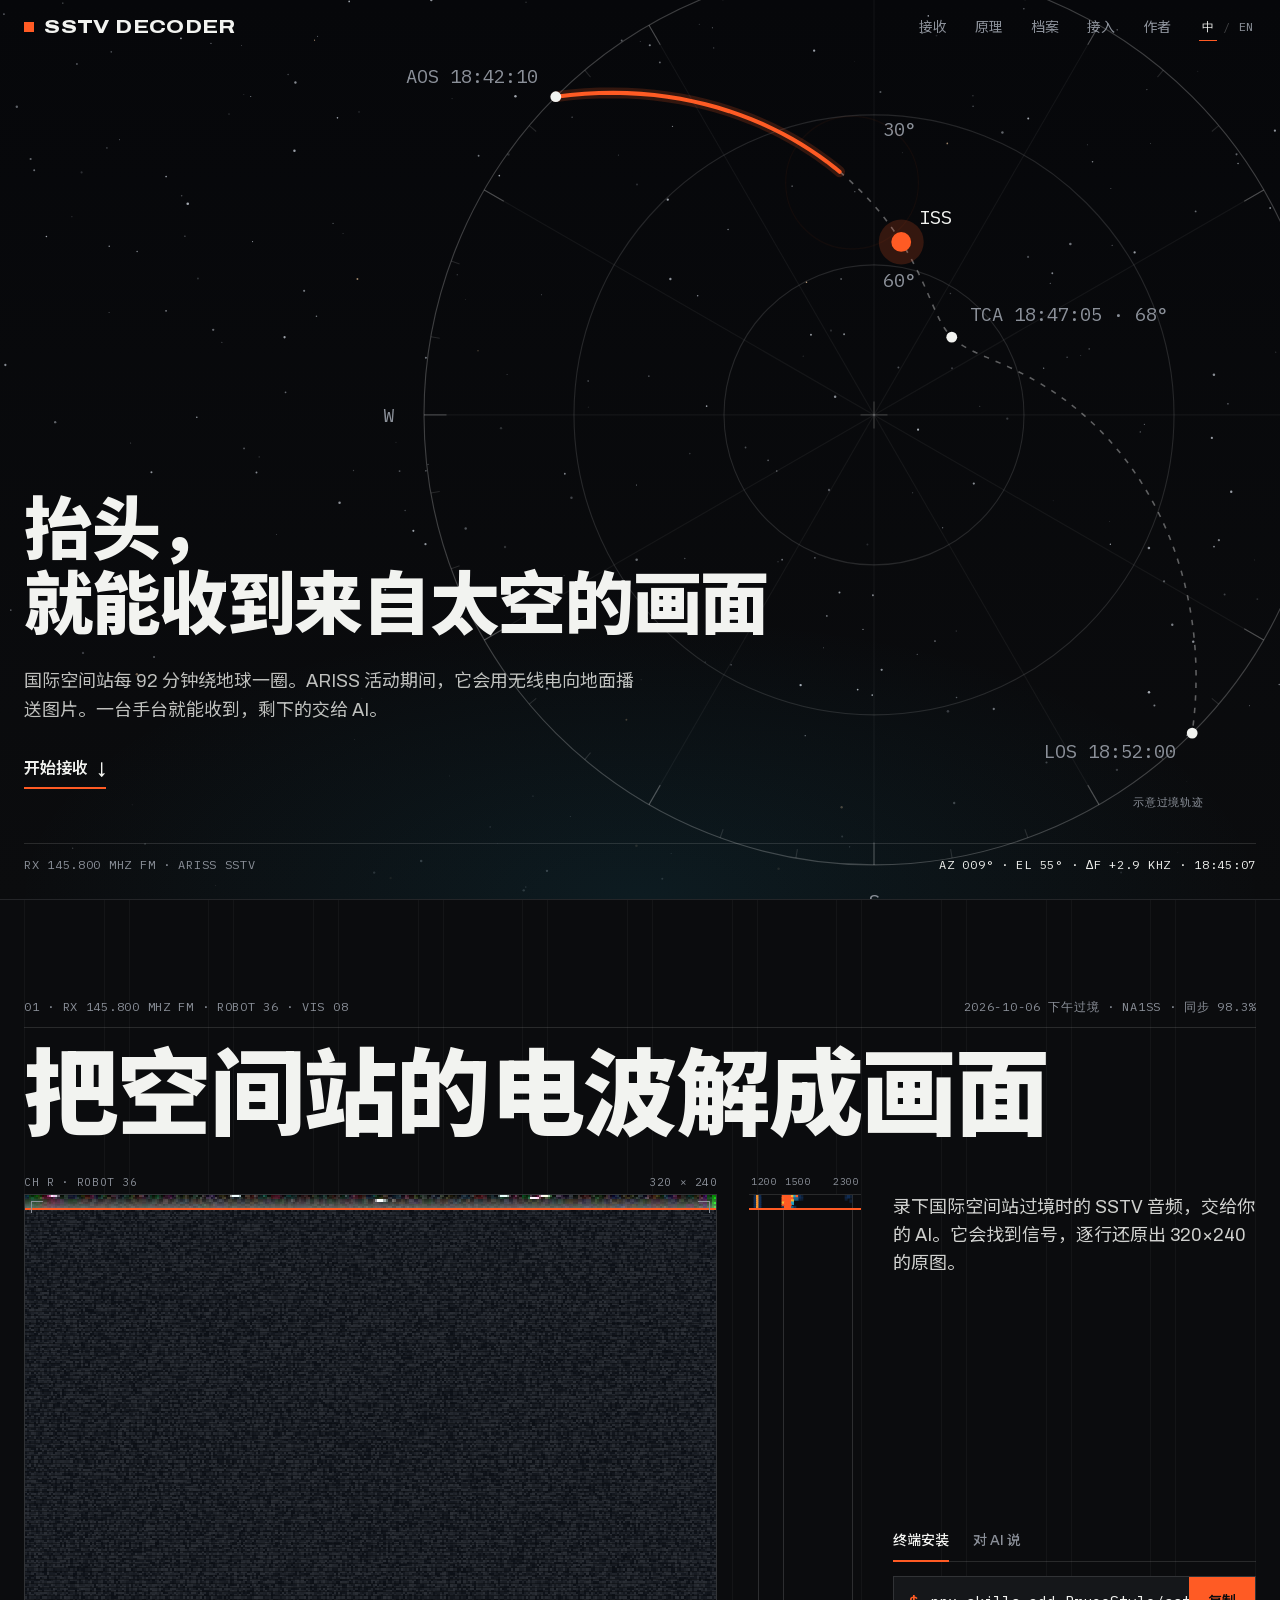
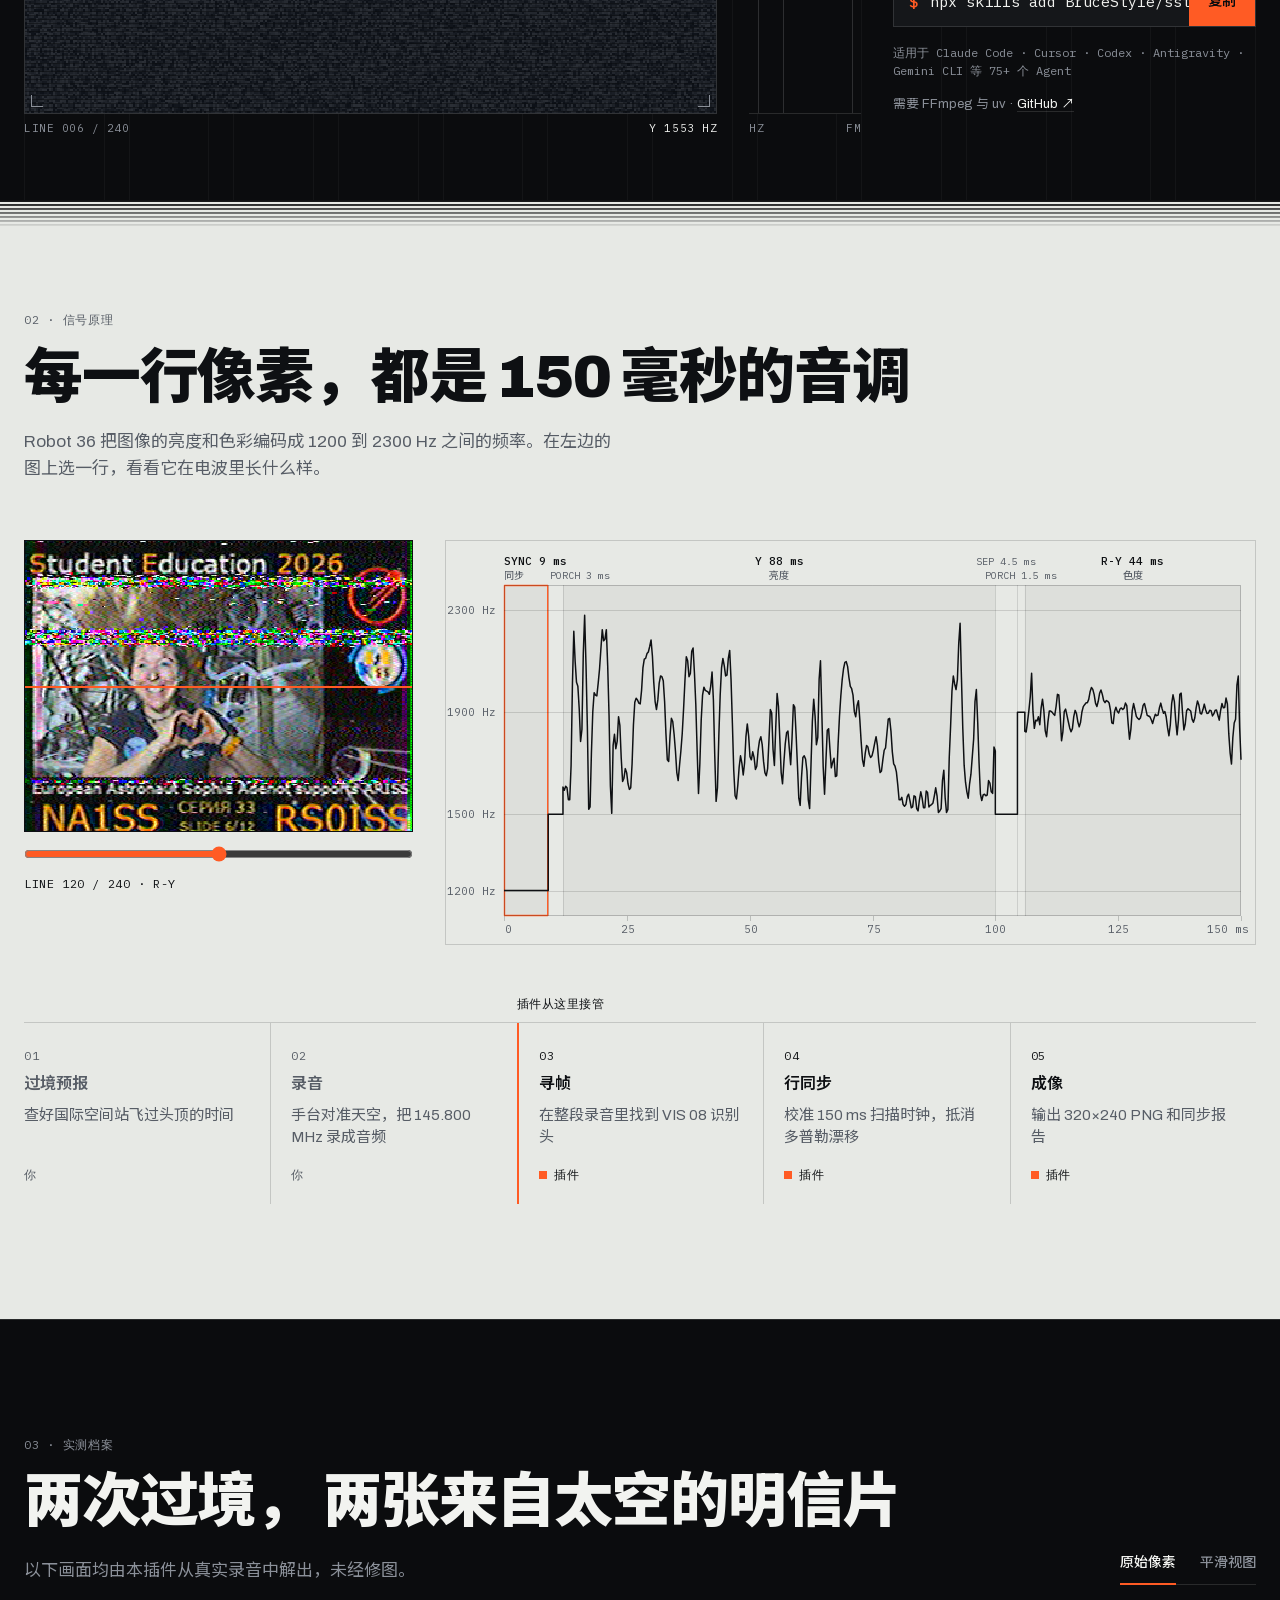
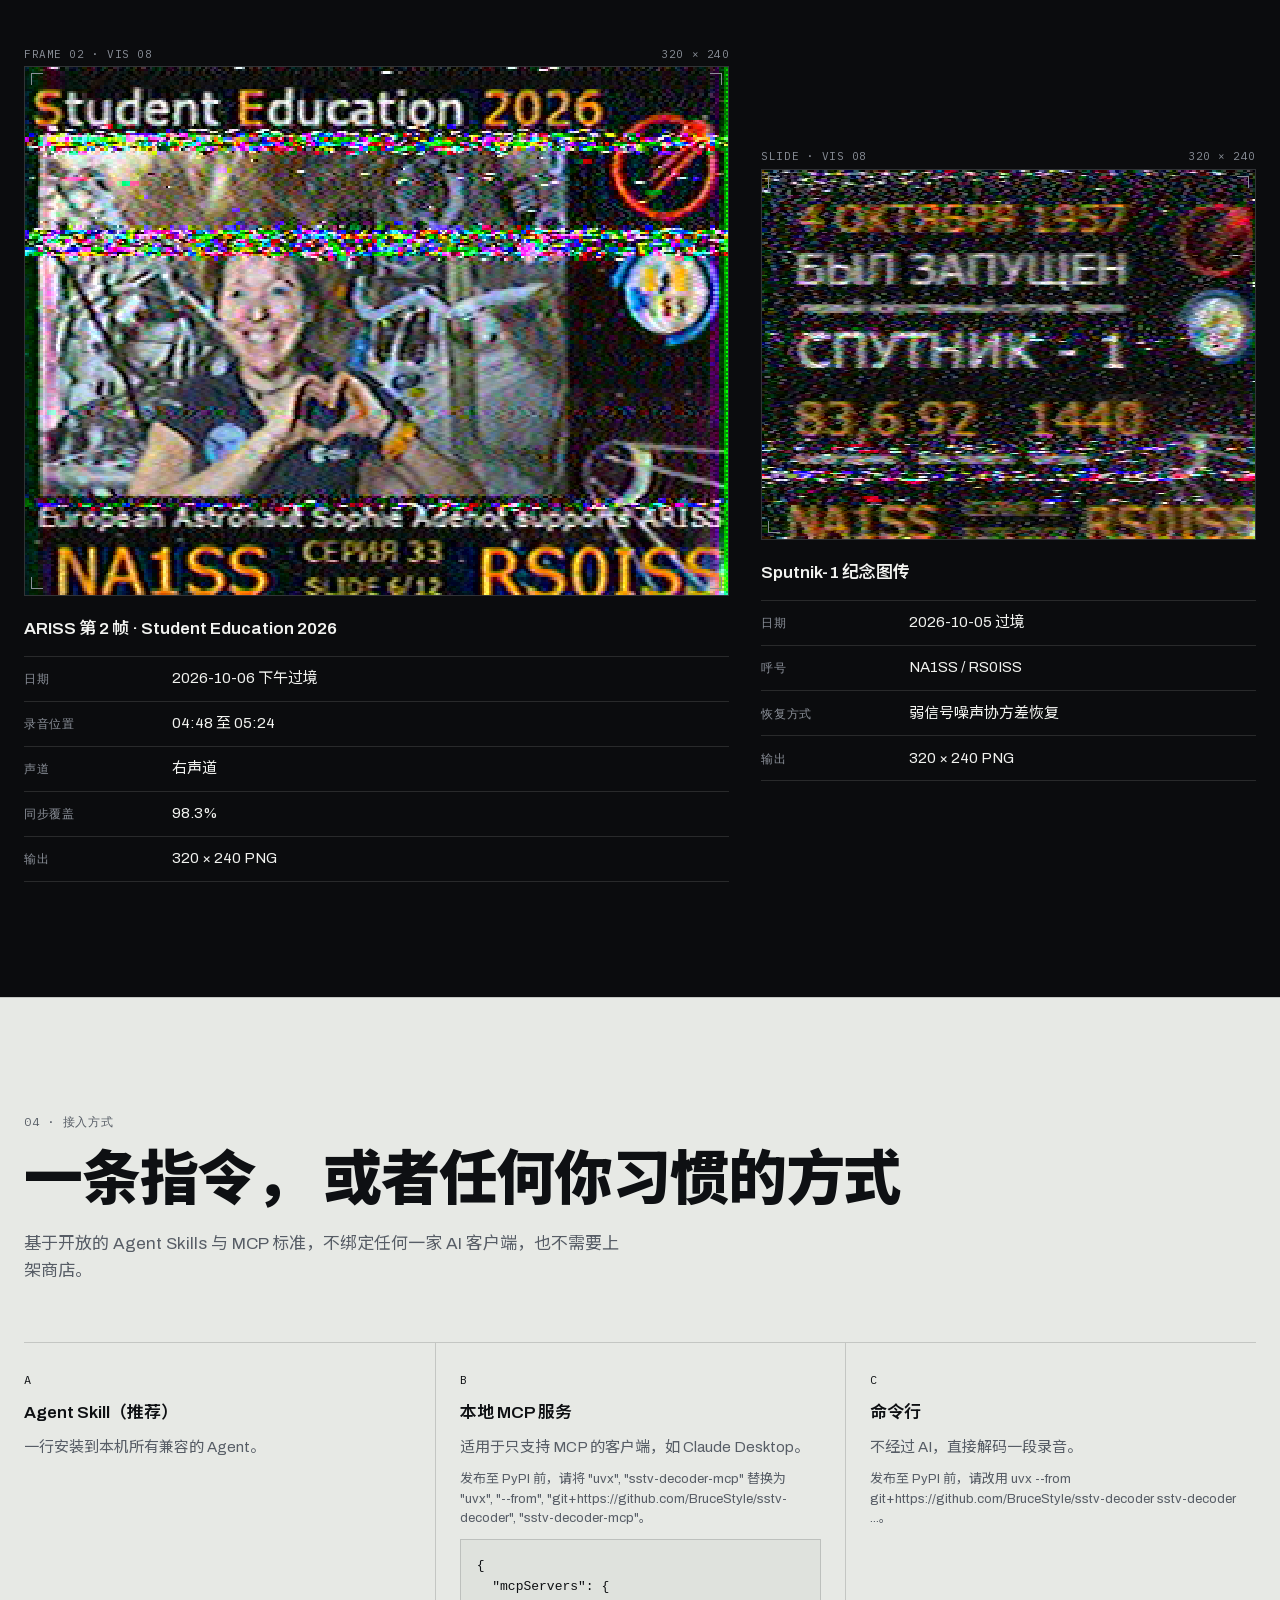
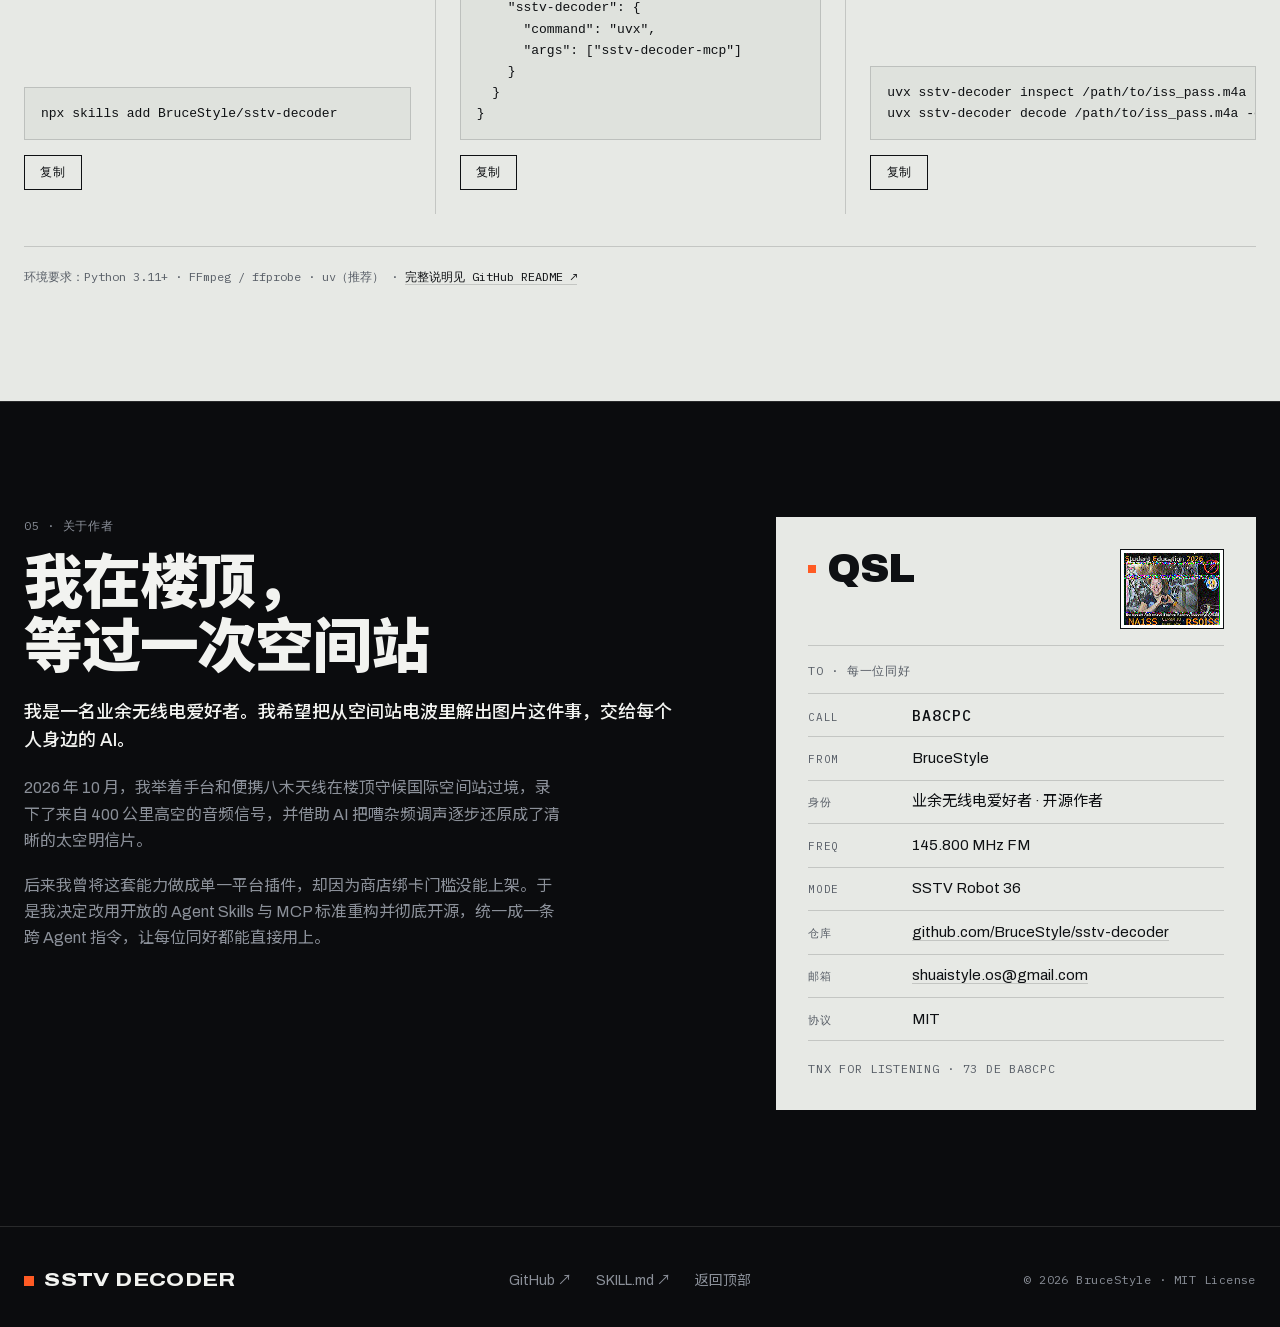
==== commit f272ec26: "Self-host subsetted web fonts to remove Google Fonts dependency" ====
--- a/docs/index.html
+++ b/docs/index.html
@@ -11,9 +11,6 @@
   <meta property="og:description" content="录下国际空间站过境时的 SSTV 音频，交给你的 AI。开源跨 Agent 解码插件，自动定位 Robot 36 识别头，逐行还原 320×240 图像。">
   <meta property="og:image" content="https://brucestyle.github.io/sstv-decoder/assets/decoded-iss-2026-10-06.png">
   <meta name="twitter:card" content="summary_large_image">
-  <link rel="preconnect" href="https://fonts.googleapis.com">
-  <link rel="preconnect" href="https://fonts.gstatic.com" crossorigin>
-  <link href="https://fonts.googleapis.com/css2?family=Archivo:wdth,wght@62..125,100..900&family=IBM+Plex+Mono:wght@400;500&family=Noto+Sans+SC:wght@400;500;700;900&display=swap" rel="stylesheet">
   <link rel="stylesheet" href="styles.css">
 </head>
 <body>
--- a/docs/styles.css
+++ b/docs/styles.css
@@ -1,3 +1,85 @@
+/* Archivo (latin-ext, 83 KB) */
+@font-face {
+  font-family: 'Archivo';
+  font-style: normal;
+  font-weight: 100 900;
+  font-stretch: 62% 125%;
+  font-display: swap;
+  src: url('fonts/archivo-latin-ext.woff2') format('woff2');
+  unicode-range: U+0100-02BA, U+02BD-02C5, U+02C7-02CC, U+02CE-02D7, U+02DD-02FF, U+0304, U+0308, U+0329, U+1D00-1DBF, U+1E00-1E9F, U+1EF2-1EFF, U+2020, U+20A0-20AB, U+20AD-20C4, U+2113, U+2C60-2C7F, U+A720-A7FF;
+}
+
+/* Archivo (latin, 87 KB) */
+@font-face {
+  font-family: 'Archivo';
+  font-style: normal;
+  font-weight: 100 900;
+  font-stretch: 62% 125%;
+  font-display: swap;
+  src: url('fonts/archivo-latin.woff2') format('woff2');
+  unicode-range: U+0000-00FF, U+0131, U+0152-0153, U+02BB-02BC, U+02C6, U+02DA, U+02DC, U+0304, U+0308, U+0329, U+2000-206F, U+20AC, U+2122, U+2191, U+2193, U+2212, U+2215, U+FEFF, U+FFFD;
+}
+
+/* IBM Plex Mono 400 (6 KB) */
+@font-face {
+  font-family: 'IBM Plex Mono';
+  font-style: normal;
+  font-weight: 400;
+  font-display: swap;
+  src: url('fonts/ibm-plex-mono-400.woff2') format('woff2');
+  unicode-range: U+20-7e, U+a9, U+b0, U+b7, U+d7, U+394, U+2013-2014, U+2193, U+2197;
+}
+
+/* IBM Plex Mono 500 (5 KB) */
+@font-face {
+  font-family: 'IBM Plex Mono';
+  font-style: normal;
+  font-weight: 500;
+  font-display: swap;
+  src: url('fonts/ibm-plex-mono-500.woff2') format('woff2');
+  unicode-range: U+20-7e, U+a9, U+b0, U+b7, U+d7, U+394, U+2013-2014, U+2193, U+2197;
+}
+
+/* Noto Sans SC 400 (52 KB) */
+@font-face {
+  font-family: 'Noto Sans SC';
+  font-style: normal;
+  font-weight: 400;
+  font-display: swap;
+  src: url('fonts/noto-sans-sc-400.woff2') format('woff2');
+  unicode-range: U+20-21, U+25, U+28-3b, U+3f, U+5b, U+5d, U+7b, U+7d, U+a9, U+b0, U+b7, U+d7, U+394, U+2193, U+2197, U+3002, U+4e00, U+4e0a-4e0b, U+4e0d-4e0e, U+4e1a, U+4e24, U+4e2a, U+4e2d, U+4e3a-4e3b, U+4e3e, U+4e48, U+4e4b, U+4e5f-4e60, U+4e86, U+4e8b-4e8c, U+4e8e, U+4ea4, U+4eae, U+4eba, U+4ec0, U+4ece, U+4ed3, U+4ee4-4ee5, U+4eea, U+4ef6, U+4efb, U+4efd, U+4f1a, U+4f20, U+4f4d, U+4f55, U+4f59, U+4f5c, U+4f60, U+4fbf, U+4fe1, U+4fee, U+5019, U+501f, U+505a, U+50cf, U+5165, U+516b-516c, U+5173, U+517c, U+518c, U+51b3, U+51c6, U+51fa-51fb, U+5206-5207, U+522b, U+5230, U+5236, U+524d, U+5269, U+529b, U+52a1, U+52a8-52a9, U+52d2, U+5348, U+534f, U+5355, U+5361, U+5373-5374, U+539f, U+53d1, U+53ea, U+53f0, U+53f3, U+53f7, U+540c-540e, U+5411, U+544a, U+547c-547d, U+548c, U+5546, U+5608, U+5668, U+566a, U+56de, U+56e0, U+56fd-56fe, U+5708, U+5728, U+5730, U+5747, U+57fa, U+5883, U+58f0, U+590d, U+591a, U+5929-592a, U+5934, U+5957, U+597d, U+5982, U+59cb, U+5b57, U+5b83, U+5b88-5b89, U+5b8c, U+5b9a, U+5b9e, U+5ba2, U+5bb6, U+5bb9, U+5bf9, U+5bfb-5bfc, U+5c01, U+5c06, U+5c31, U+5c4f, U+5de6, U+5dee, U+5df2, U+5e03, U+5e0c, U+5e27, U+5e2e, U+5e73-5e74, U+5e76, U+5e93, U+5e95, U+5e97, U+5ea6, U+5f00, U+5f0f, U+5f20, U+5f31, U+5f55, U+5f62, U+5f69, U+5f7b, U+5ff5, U+6062, U+60ef, U+610f, U+613f, U+6162, U+6210-6211, U+6216, U+6237, U+6240, U+624b, U+626b, U+627e, U+628a, U+62a5, U+62ac, U+62b5, U+62d6, U+62e9, U+6301, U+6307, U+6362, U+63a5, U+63a8, U+63cf, U+63d2, U+643a, U+64ad, U+652f, U+6536, U+6539, U+653e, U+6574, U+6587, U+65b9, U+65e0, U+65e5, U+65f6, U+660e, U+662f, U+666e-6670, U+6697, U+66fe-66ff, U+6708-6709, U+670d, U+671b, U+671f, U+6728, U+672a, U+672c, U+673a, U+6742, U+6761, U+6765, U+6784, U+67b6, U+67d3, U+67e5, U+6807, U+680f, U+6821, U+6837, U+6848, U+6863, U+697c, U+69db, U+6a21, U+6b21, U+6b65, U+6bb5, U+6bcf, U+6beb, U+6c42, U+6ca1, U+6ce2, U+6d3b, U+6d4b, U+6d88, U+6e05, U+6e32, U+6e90, U+6ed1, U+6f02, U+7011, U+70b9, U+7231, U+7247, U+7387, U+73af, U+7403, U+7406, U+7528, U+7531, U+7535, U+753b, U+754c, U+7565, U+7684, U+76d1, U+76d6, U+76f4, U+770b, U+771f, U+7740, U+7801, U+786e, U+793a, U+7968, U+79d2, U+79fb, U+7a7a, U+7ad9, U+7aef, U+7b2c, U+7b49, U+7ba1, U+7bb1, U+7d20, U+7eaa, U+7eb8, U+7ebf, U+7ec8, U+7ecf, U+7ed1, U+7ed5, U+7ed9, U+7edf, U+7f16, U+7f29, U+7f6e, U+8005, U+80fd, U+81ea, U+81f3, U+822a, U+8272, U+8350, U+884c, U+88c5, U+8981, U+8986, U+89c1, U+89c6, U+89e3, U+8a00, U+8ba4, U+8ba9, U+8bae, U+8bc6, U+8bed, U+8bf4, U+8bf7, U+8c03, U+8de8, U+8def, U+8eab, U+8f68, U+8f93, U+8fb9, U+8fc7, U+8fd4, U+8fd8-8fd9, U+8ff9, U+9001-9002, U+9009, U+9010, U+9053, U+90ae, U+90e8, U+90fd, U+91cc-91cd, U+949f, U+94fe, U+957f, U+95e8, U+95f4, U+9645, U+9700, U+9762, U+97f3, U+9876, U+9884, U+9891, U+98de, U+9ad8, U+ff08-ff09, U+ff0c, U+ff1a;
+}
+
+/* Noto Sans SC 500 (52 KB) */
+@font-face {
+  font-family: 'Noto Sans SC';
+  font-style: normal;
+  font-weight: 500;
+  font-display: swap;
+  src: url('fonts/noto-sans-sc-500.woff2') format('woff2');
+  unicode-range: U+20-21, U+25, U+28-3b, U+3f, U+5b, U+5d, U+7b, U+7d, U+a9, U+b0, U+b7, U+d7, U+394, U+2193, U+2197, U+3002, U+4e00, U+4e0a-4e0b, U+4e0d-4e0e, U+4e1a, U+4e24, U+4e2a, U+4e2d, U+4e3a-4e3b, U+4e3e, U+4e48, U+4e4b, U+4e5f-4e60, U+4e86, U+4e8b-4e8c, U+4e8e, U+4ea4, U+4eae, U+4eba, U+4ec0, U+4ece, U+4ed3, U+4ee4-4ee5, U+4eea, U+4ef6, U+4efb, U+4efd, U+4f1a, U+4f20, U+4f4d, U+4f55, U+4f59, U+4f5c, U+4f60, U+4fbf, U+4fe1, U+4fee, U+5019, U+501f, U+505a, U+50cf, U+5165, U+516b-516c, U+5173, U+517c, U+518c, U+51b3, U+51c6, U+51fa-51fb, U+5206-5207, U+522b, U+5230, U+5236, U+524d, U+5269, U+529b, U+52a1, U+52a8-52a9, U+52d2, U+5348, U+534f, U+5355, U+5361, U+5373-5374, U+539f, U+53d1, U+53ea, U+53f0, U+53f3, U+53f7, U+540c-540e, U+5411, U+544a, U+547c-547d, U+548c, U+5546, U+5608, U+5668, U+566a, U+56de, U+56e0, U+56fd-56fe, U+5708, U+5728, U+5730, U+5747, U+57fa, U+5883, U+58f0, U+590d, U+591a, U+5929-592a, U+5934, U+5957, U+597d, U+5982, U+59cb, U+5b57, U+5b83, U+5b88-5b89, U+5b8c, U+5b9a, U+5b9e, U+5ba2, U+5bb6, U+5bb9, U+5bf9, U+5bfb-5bfc, U+5c01, U+5c06, U+5c31, U+5c4f, U+5de6, U+5dee, U+5df2, U+5e03, U+5e0c, U+5e27, U+5e2e, U+5e73-5e74, U+5e76, U+5e93, U+5e95, U+5e97, U+5ea6, U+5f00, U+5f0f, U+5f20, U+5f31, U+5f55, U+5f62, U+5f69, U+5f7b, U+5ff5, U+6062, U+60ef, U+610f, U+613f, U+6162, U+6210-6211, U+6216, U+6237, U+6240, U+624b, U+626b, U+627e, U+628a, U+62a5, U+62ac, U+62b5, U+62d6, U+62e9, U+6301, U+6307, U+6362, U+63a5, U+63a8, U+63cf, U+63d2, U+643a, U+64ad, U+652f, U+6536, U+6539, U+653e, U+6574, U+6587, U+65b9, U+65e0, U+65e5, U+65f6, U+660e, U+662f, U+666e-6670, U+6697, U+66fe-66ff, U+6708-6709, U+670d, U+671b, U+671f, U+6728, U+672a, U+672c, U+673a, U+6742, U+6761, U+6765, U+6784, U+67b6, U+67d3, U+67e5, U+6807, U+680f, U+6821, U+6837, U+6848, U+6863, U+697c, U+69db, U+6a21, U+6b21, U+6b65, U+6bb5, U+6bcf, U+6beb, U+6c42, U+6ca1, U+6ce2, U+6d3b, U+6d4b, U+6d88, U+6e05, U+6e32, U+6e90, U+6ed1, U+6f02, U+7011, U+70b9, U+7231, U+7247, U+7387, U+73af, U+7403, U+7406, U+7528, U+7531, U+7535, U+753b, U+754c, U+7565, U+7684, U+76d1, U+76d6, U+76f4, U+770b, U+771f, U+7740, U+7801, U+786e, U+793a, U+7968, U+79d2, U+79fb, U+7a7a, U+7ad9, U+7aef, U+7b2c, U+7b49, U+7ba1, U+7bb1, U+7d20, U+7eaa, U+7eb8, U+7ebf, U+7ec8, U+7ecf, U+7ed1, U+7ed5, U+7ed9, U+7edf, U+7f16, U+7f29, U+7f6e, U+8005, U+80fd, U+81ea, U+81f3, U+822a, U+8272, U+8350, U+884c, U+88c5, U+8981, U+8986, U+89c1, U+89c6, U+89e3, U+8a00, U+8ba4, U+8ba9, U+8bae, U+8bc6, U+8bed, U+8bf4, U+8bf7, U+8c03, U+8de8, U+8def, U+8eab, U+8f68, U+8f93, U+8fb9, U+8fc7, U+8fd4, U+8fd8-8fd9, U+8ff9, U+9001-9002, U+9009, U+9010, U+9053, U+90ae, U+90e8, U+90fd, U+91cc-91cd, U+949f, U+94fe, U+957f, U+95e8, U+95f4, U+9645, U+9700, U+9762, U+97f3, U+9876, U+9884, U+9891, U+98de, U+9ad8, U+ff08-ff09, U+ff0c, U+ff1a;
+}
+
+/* Noto Sans SC 600 (52 KB) */
+@font-face {
+  font-family: 'Noto Sans SC';
+  font-style: normal;
+  font-weight: 600;
+  font-display: swap;
+  src: url('fonts/noto-sans-sc-600.woff2') format('woff2');
+  unicode-range: U+20-21, U+25, U+28-3b, U+3f, U+5b, U+5d, U+7b, U+7d, U+a9, U+b0, U+b7, U+d7, U+394, U+2193, U+2197, U+3002, U+4e00, U+4e0a-4e0b, U+4e0d-4e0e, U+4e1a, U+4e24, U+4e2a, U+4e2d, U+4e3a-4e3b, U+4e3e, U+4e48, U+4e4b, U+4e5f-4e60, U+4e86, U+4e8b-4e8c, U+4e8e, U+4ea4, U+4eae, U+4eba, U+4ec0, U+4ece, U+4ed3, U+4ee4-4ee5, U+4eea, U+4ef6, U+4efb, U+4efd, U+4f1a, U+4f20, U+4f4d, U+4f55, U+4f59, U+4f5c, U+4f60, U+4fbf, U+4fe1, U+4fee, U+5019, U+501f, U+505a, U+50cf, U+5165, U+516b-516c, U+5173, U+517c, U+518c, U+51b3, U+51c6, U+51fa-51fb, U+5206-5207, U+522b, U+5230, U+5236, U+524d, U+5269, U+529b, U+52a1, U+52a8-52a9, U+52d2, U+5348, U+534f, U+5355, U+5361, U+5373-5374, U+539f, U+53d1, U+53ea, U+53f0, U+53f3, U+53f7, U+540c-540e, U+5411, U+544a, U+547c-547d, U+548c, U+5546, U+5608, U+5668, U+566a, U+56de, U+56e0, U+56fd-56fe, U+5708, U+5728, U+5730, U+5747, U+57fa, U+5883, U+58f0, U+590d, U+591a, U+5929-592a, U+5934, U+5957, U+597d, U+5982, U+59cb, U+5b57, U+5b83, U+5b88-5b89, U+5b8c, U+5b9a, U+5b9e, U+5ba2, U+5bb6, U+5bb9, U+5bf9, U+5bfb-5bfc, U+5c01, U+5c06, U+5c31, U+5c4f, U+5de6, U+5dee, U+5df2, U+5e03, U+5e0c, U+5e27, U+5e2e, U+5e73-5e74, U+5e76, U+5e93, U+5e95, U+5e97, U+5ea6, U+5f00, U+5f0f, U+5f20, U+5f31, U+5f55, U+5f62, U+5f69, U+5f7b, U+5ff5, U+6062, U+60ef, U+610f, U+613f, U+6162, U+6210-6211, U+6216, U+6237, U+6240, U+624b, U+626b, U+627e, U+628a, U+62a5, U+62ac, U+62b5, U+62d6, U+62e9, U+6301, U+6307, U+6362, U+63a5, U+63a8, U+63cf, U+63d2, U+643a, U+64ad, U+652f, U+6536, U+6539, U+653e, U+6574, U+6587, U+65b9, U+65e0, U+65e5, U+65f6, U+660e, U+662f, U+666e-6670, U+6697, U+66fe-66ff, U+6708-6709, U+670d, U+671b, U+671f, U+6728, U+672a, U+672c, U+673a, U+6742, U+6761, U+6765, U+6784, U+67b6, U+67d3, U+67e5, U+6807, U+680f, U+6821, U+6837, U+6848, U+6863, U+697c, U+69db, U+6a21, U+6b21, U+6b65, U+6bb5, U+6bcf, U+6beb, U+6c42, U+6ca1, U+6ce2, U+6d3b, U+6d4b, U+6d88, U+6e05, U+6e32, U+6e90, U+6ed1, U+6f02, U+7011, U+70b9, U+7231, U+7247, U+7387, U+73af, U+7403, U+7406, U+7528, U+7531, U+7535, U+753b, U+754c, U+7565, U+7684, U+76d1, U+76d6, U+76f4, U+770b, U+771f, U+7740, U+7801, U+786e, U+793a, U+7968, U+79d2, U+79fb, U+7a7a, U+7ad9, U+7aef, U+7b2c, U+7b49, U+7ba1, U+7bb1, U+7d20, U+7eaa, U+7eb8, U+7ebf, U+7ec8, U+7ecf, U+7ed1, U+7ed5, U+7ed9, U+7edf, U+7f16, U+7f29, U+7f6e, U+8005, U+80fd, U+81ea, U+81f3, U+822a, U+8272, U+8350, U+884c, U+88c5, U+8981, U+8986, U+89c1, U+89c6, U+89e3, U+8a00, U+8ba4, U+8ba9, U+8bae, U+8bc6, U+8bed, U+8bf4, U+8bf7, U+8c03, U+8de8, U+8def, U+8eab, U+8f68, U+8f93, U+8fb9, U+8fc7, U+8fd4, U+8fd8-8fd9, U+8ff9, U+9001-9002, U+9009, U+9010, U+9053, U+90ae, U+90e8, U+90fd, U+91cc-91cd, U+949f, U+94fe, U+957f, U+95e8, U+95f4, U+9645, U+9700, U+9762, U+97f3, U+9876, U+9884, U+9891, U+98de, U+9ad8, U+ff08-ff09, U+ff0c, U+ff1a;
+}
+
+/* Noto Sans SC 900 (53 KB) */
+@font-face {
+  font-family: 'Noto Sans SC';
+  font-style: normal;
+  font-weight: 900;
+  font-display: swap;
+  src: url('fonts/noto-sans-sc-900.woff2') format('woff2');
+  unicode-range: U+20-21, U+25, U+28-3b, U+3f, U+5b, U+5d, U+7b, U+7d, U+a9, U+b0, U+b7, U+d7, U+394, U+2193, U+2197, U+3002, U+4e00, U+4e0a-4e0b, U+4e0d-4e0e, U+4e1a, U+4e24, U+4e2a, U+4e2d, U+4e3a-4e3b, U+4e3e, U+4e48, U+4e4b, U+4e5f-4e60, U+4e86, U+4e8b-4e8c, U+4e8e, U+4ea4, U+4eae, U+4eba, U+4ec0, U+4ece, U+4ed3, U+4ee4-4ee5, U+4eea, U+4ef6, U+4efb, U+4efd, U+4f1a, U+4f20, U+4f4d, U+4f55, U+4f59, U+4f5c, U+4f60, U+4fbf, U+4fe1, U+4fee, U+5019, U+501f, U+505a, U+50cf, U+5165, U+516b-516c, U+5173, U+517c, U+518c, U+51b3, U+51c6, U+51fa-51fb, U+5206-5207, U+522b, U+5230, U+5236, U+524d, U+5269, U+529b, U+52a1, U+52a8-52a9, U+52d2, U+5348, U+534f, U+5355, U+5361, U+5373-5374, U+539f, U+53d1, U+53ea, U+53f0, U+53f3, U+53f7, U+540c-540e, U+5411, U+544a, U+547c-547d, U+548c, U+5546, U+5608, U+5668, U+566a, U+56de, U+56e0, U+56fd-56fe, U+5708, U+5728, U+5730, U+5747, U+57fa, U+5883, U+58f0, U+590d, U+591a, U+5929-592a, U+5934, U+5957, U+597d, U+5982, U+59cb, U+5b57, U+5b83, U+5b88-5b89, U+5b8c, U+5b9a, U+5b9e, U+5ba2, U+5bb6, U+5bb9, U+5bf9, U+5bfb-5bfc, U+5c01, U+5c06, U+5c31, U+5c4f, U+5de6, U+5dee, U+5df2, U+5e03, U+5e0c, U+5e27, U+5e2e, U+5e73-5e74, U+5e76, U+5e93, U+5e95, U+5e97, U+5ea6, U+5f00, U+5f0f, U+5f20, U+5f31, U+5f55, U+5f62, U+5f69, U+5f7b, U+5ff5, U+6062, U+60ef, U+610f, U+613f, U+6162, U+6210-6211, U+6216, U+6237, U+6240, U+624b, U+626b, U+627e, U+628a, U+62a5, U+62ac, U+62b5, U+62d6, U+62e9, U+6301, U+6307, U+6362, U+63a5, U+63a8, U+63cf, U+63d2, U+643a, U+64ad, U+652f, U+6536, U+6539, U+653e, U+6574, U+6587, U+65b9, U+65e0, U+65e5, U+65f6, U+660e, U+662f, U+666e-6670, U+6697, U+66fe-66ff, U+6708-6709, U+670d, U+671b, U+671f, U+6728, U+672a, U+672c, U+673a, U+6742, U+6761, U+6765, U+6784, U+67b6, U+67d3, U+67e5, U+6807, U+680f, U+6821, U+6837, U+6848, U+6863, U+697c, U+69db, U+6a21, U+6b21, U+6b65, U+6bb5, U+6bcf, U+6beb, U+6c42, U+6ca1, U+6ce2, U+6d3b, U+6d4b, U+6d88, U+6e05, U+6e32, U+6e90, U+6ed1, U+6f02, U+7011, U+70b9, U+7231, U+7247, U+7387, U+73af, U+7403, U+7406, U+7528, U+7531, U+7535, U+753b, U+754c, U+7565, U+7684, U+76d1, U+76d6, U+76f4, U+770b, U+771f, U+7740, U+7801, U+786e, U+793a, U+7968, U+79d2, U+79fb, U+7a7a, U+7ad9, U+7aef, U+7b2c, U+7b49, U+7ba1, U+7bb1, U+7d20, U+7eaa, U+7eb8, U+7ebf, U+7ec8, U+7ecf, U+7ed1, U+7ed5, U+7ed9, U+7edf, U+7f16, U+7f29, U+7f6e, U+8005, U+80fd, U+81ea, U+81f3, U+822a, U+8272, U+8350, U+884c, U+88c5, U+8981, U+8986, U+89c1, U+89c6, U+89e3, U+8a00, U+8ba4, U+8ba9, U+8bae, U+8bc6, U+8bed, U+8bf4, U+8bf7, U+8c03, U+8de8, U+8def, U+8eab, U+8f68, U+8f93, U+8fb9, U+8fc7, U+8fd4, U+8fd8-8fd9, U+8ff9, U+9001-9002, U+9009, U+9010, U+9053, U+90ae, U+90e8, U+90fd, U+91cc-91cd, U+949f, U+94fe, U+957f, U+95e8, U+95f4, U+9645, U+9700, U+9762, U+97f3, U+9876, U+9884, U+9891, U+98de, U+9ad8, U+ff08-ff09, U+ff0c, U+ff1a;
+}
+
 :root {
   --ink-bg: #0b0c0e;
   --fg: #f2f3f0;
@@ -12,8 +94,8 @@
 
   --signal: #ff5b24;
 
-  --font-display: "Archivo", "Noto Sans SC", "PingFang SC", sans-serif;
-  --font-body: "Archivo", "Noto Sans SC", "PingFang SC", system-ui, sans-serif;
+  --font-display: "Archivo", "Noto Sans SC", "PingFang SC", "Hiragino Sans GB", "Microsoft YaHei", sans-serif;
+  --font-body: "Archivo", "Noto Sans SC", "PingFang SC", "Hiragino Sans GB", "Microsoft YaHei", system-ui, sans-serif;
   --font-mono: "IBM Plex Mono", ui-monospace, SFMono-Regular, Menlo, monospace;
 
   --ease: cubic-bezier(0.22, 1, 0.36, 1);
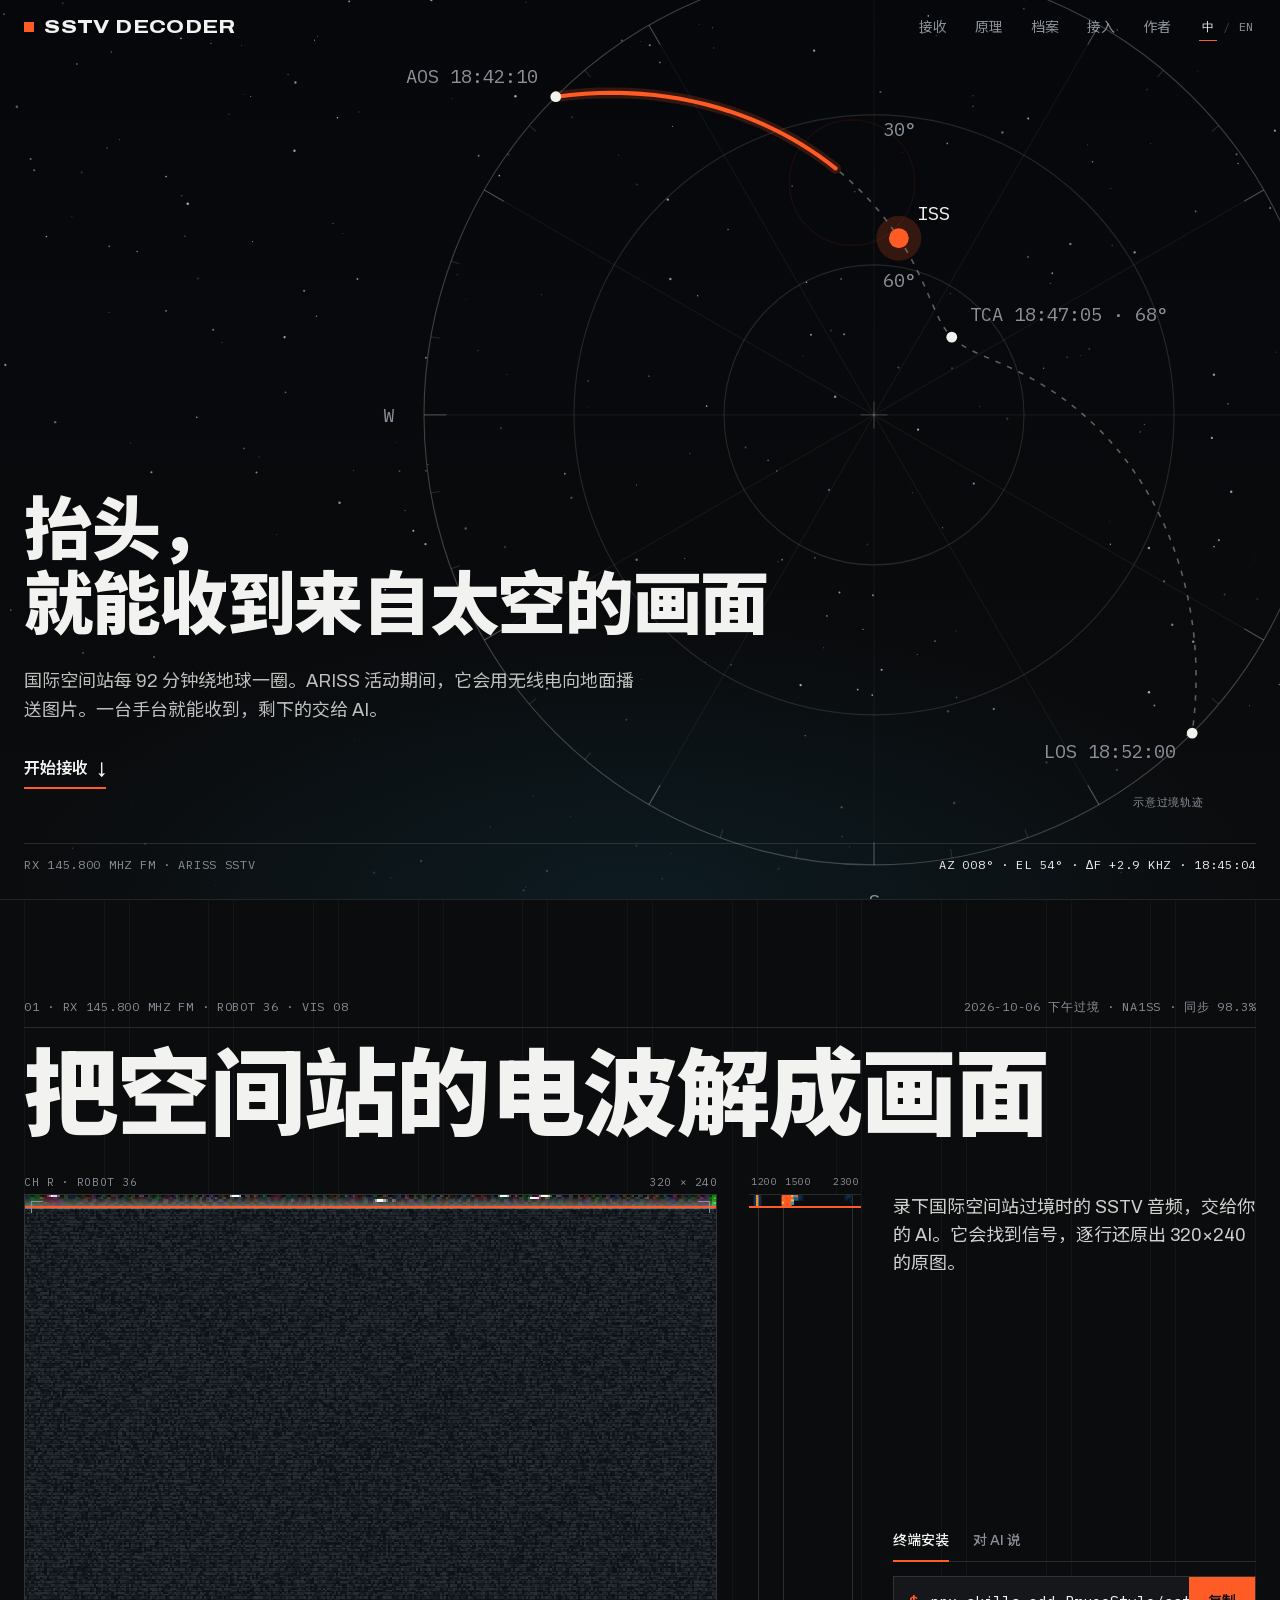
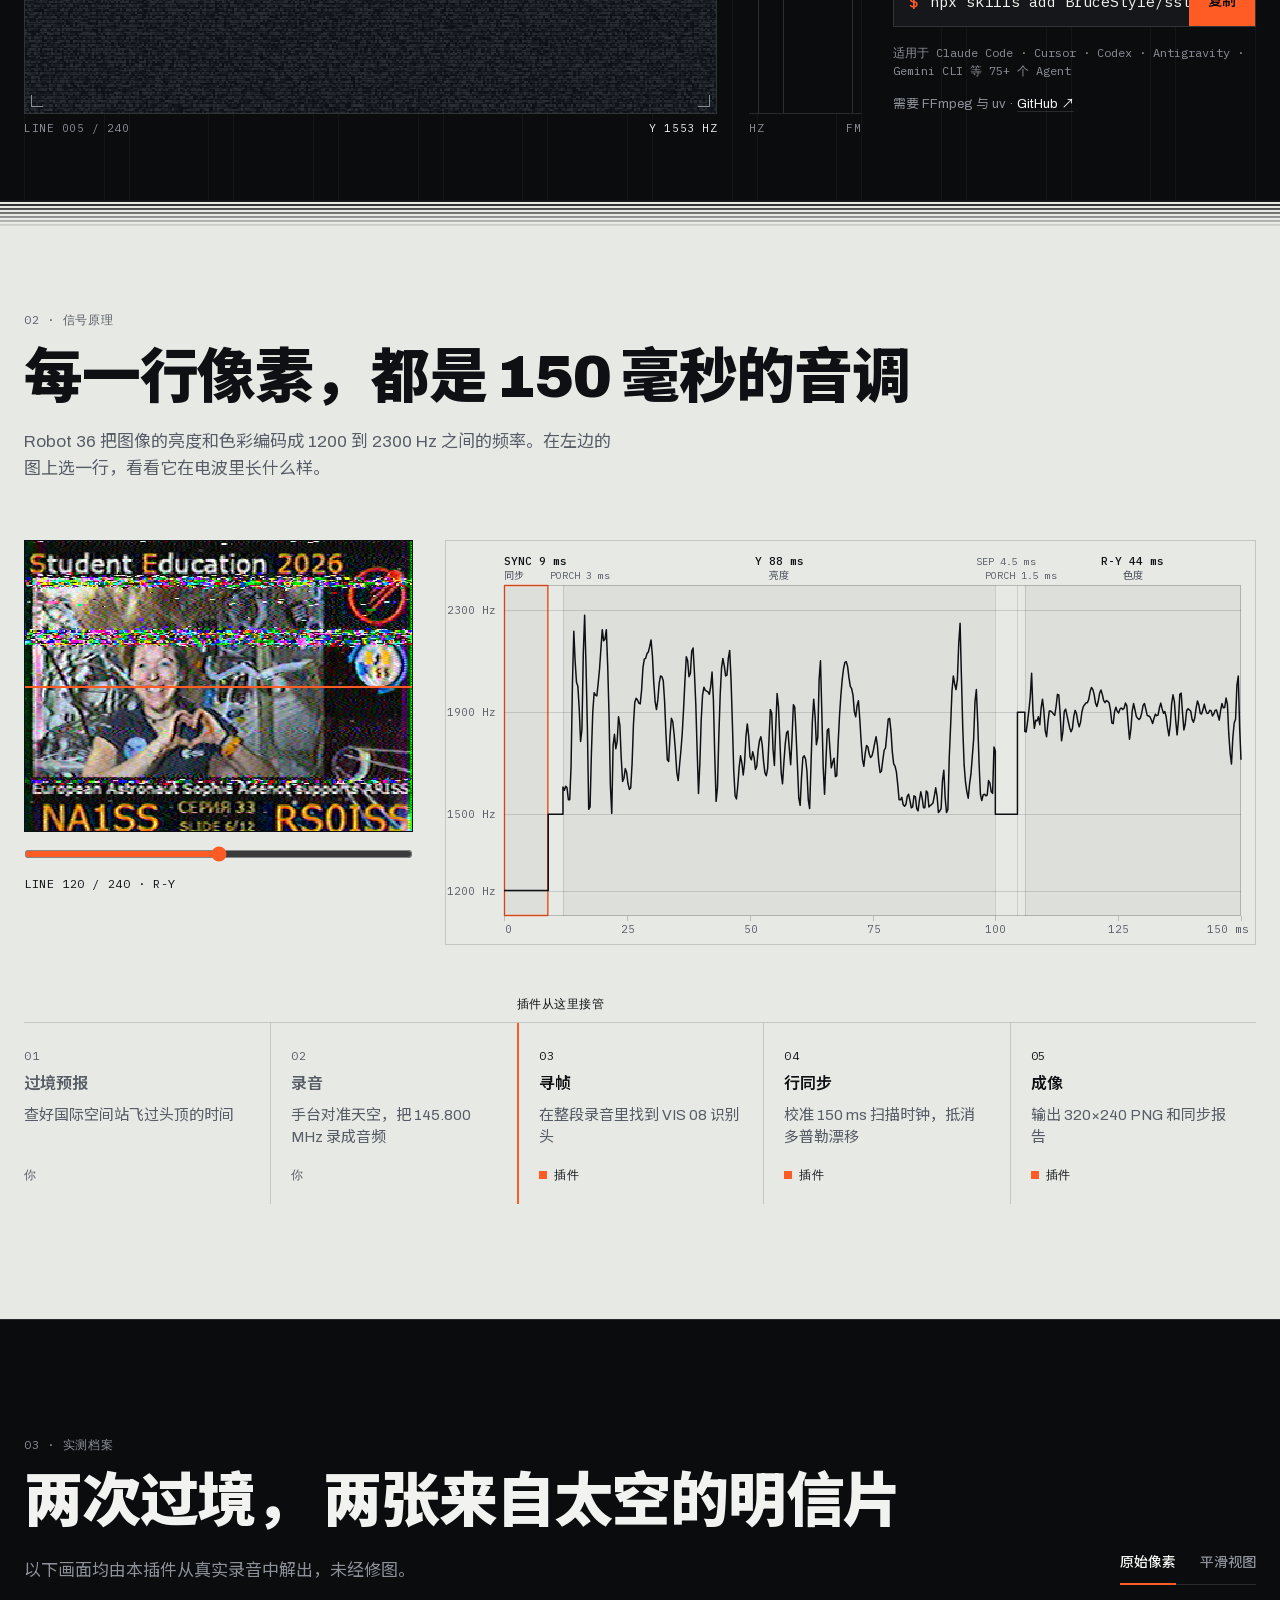
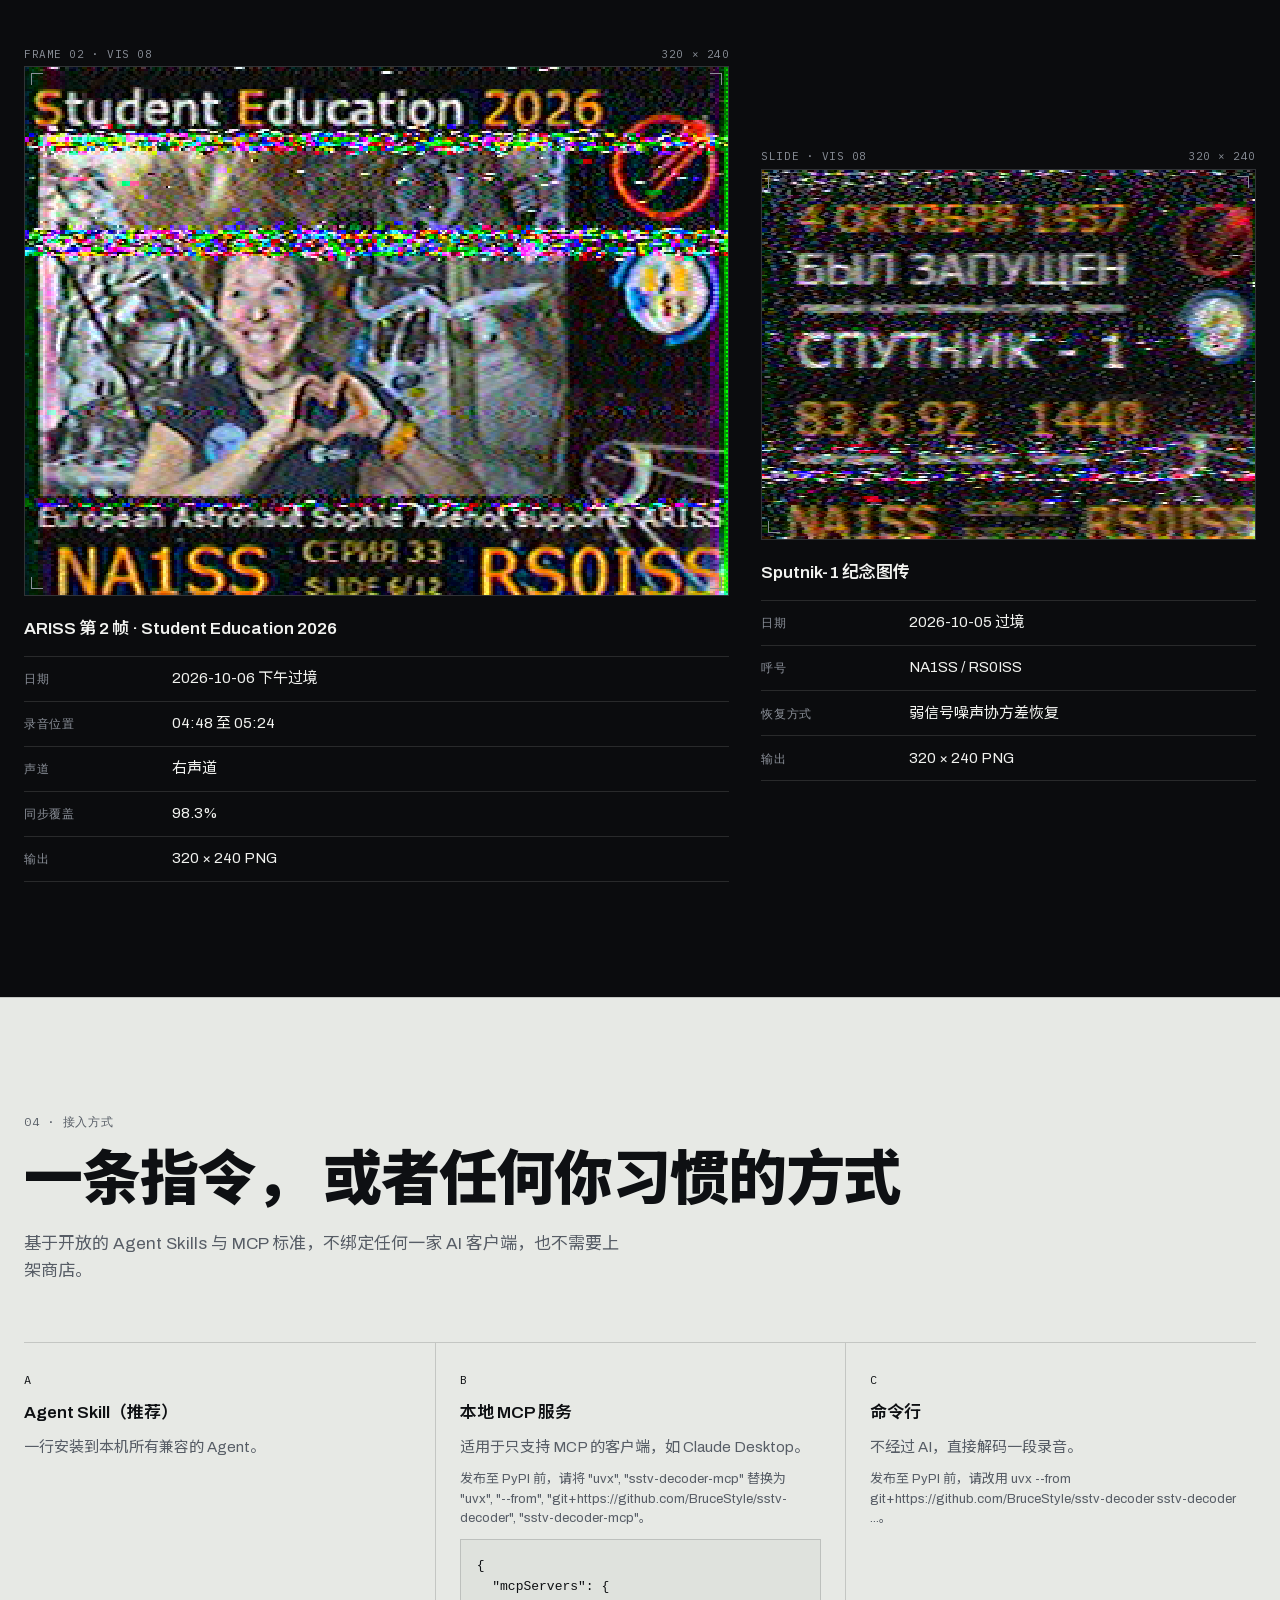
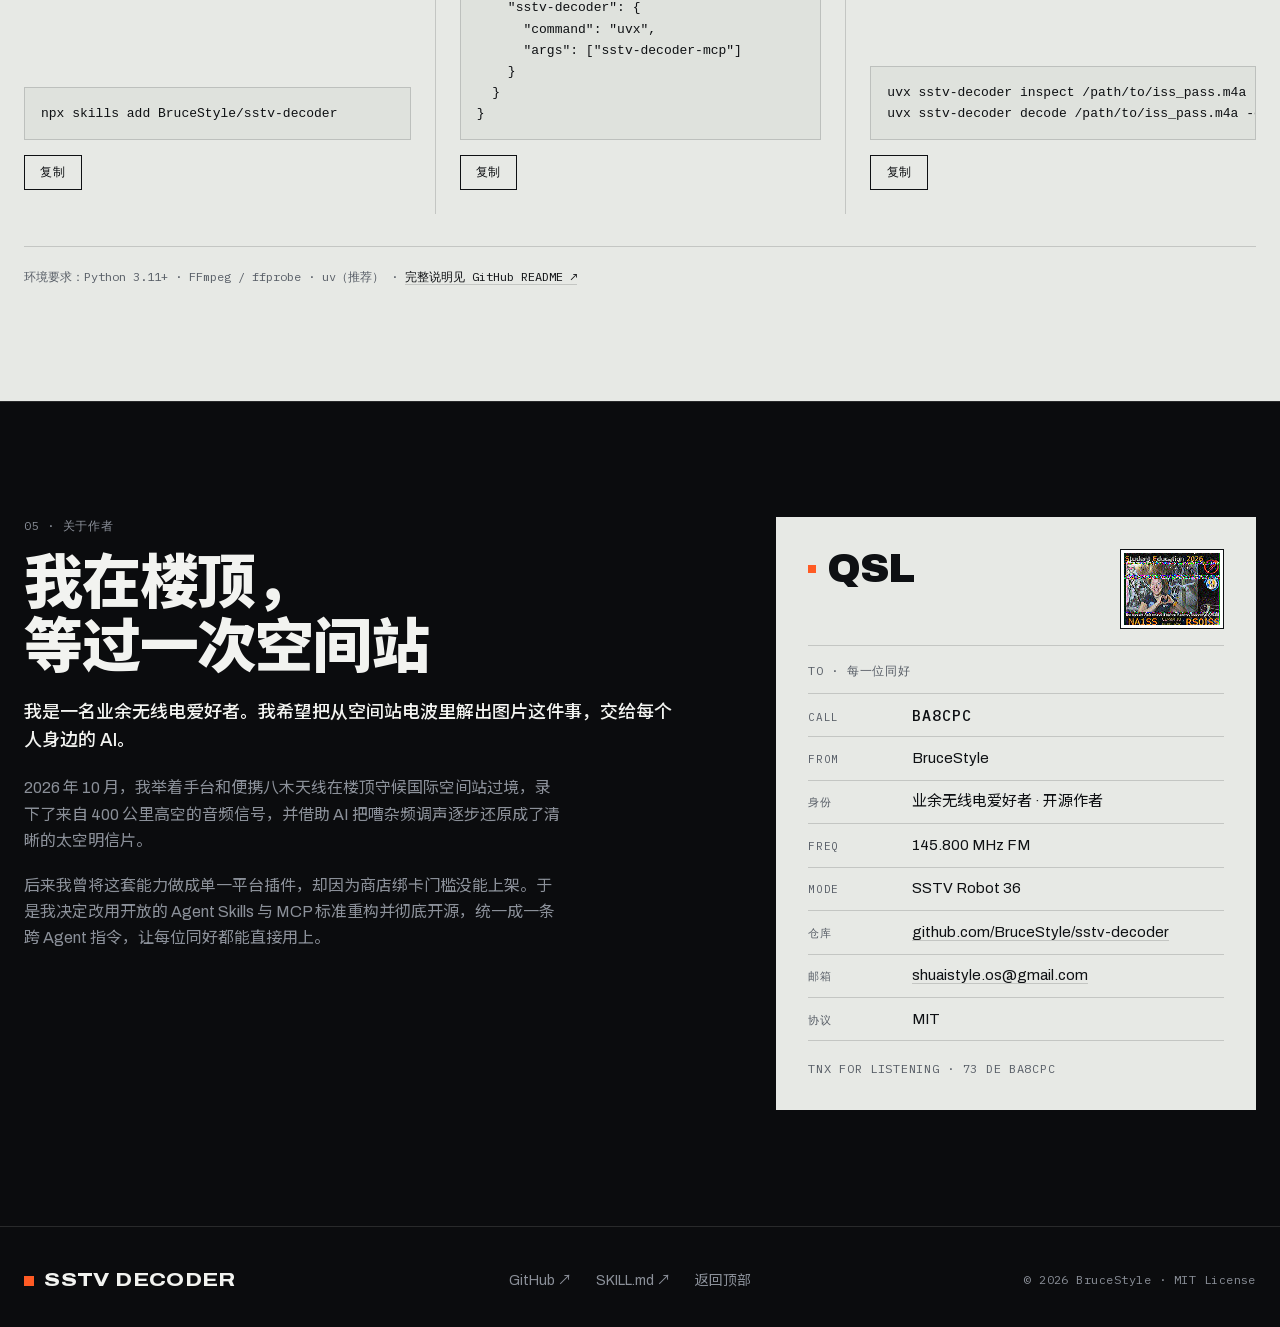
==== commit 2cb9b411: "Update live Netlify URL in OG metadata and READMEs" ====
--- a/docs/index.html
+++ b/docs/index.html
@@ -9,7 +9,7 @@
   <meta property="og:type" content="website">
   <meta property="og:title" content="SSTV Decoder · 抬头，就能收到来自太空的画面">
   <meta property="og:description" content="录下国际空间站过境时的 SSTV 音频，交给你的 AI。开源跨 Agent 解码插件，自动定位 Robot 36 识别头，逐行还原 320×240 图像。">
-  <meta property="og:image" content="https://brucestyle.github.io/sstv-decoder/assets/decoded-iss-2026-10-06.png">
+  <meta property="og:image" content="https://sstv-decoder.netlify.app/assets/decoded-iss-2026-10-06.png">
   <meta name="twitter:card" content="summary_large_image">
   <link rel="stylesheet" href="styles.css">
 </head>
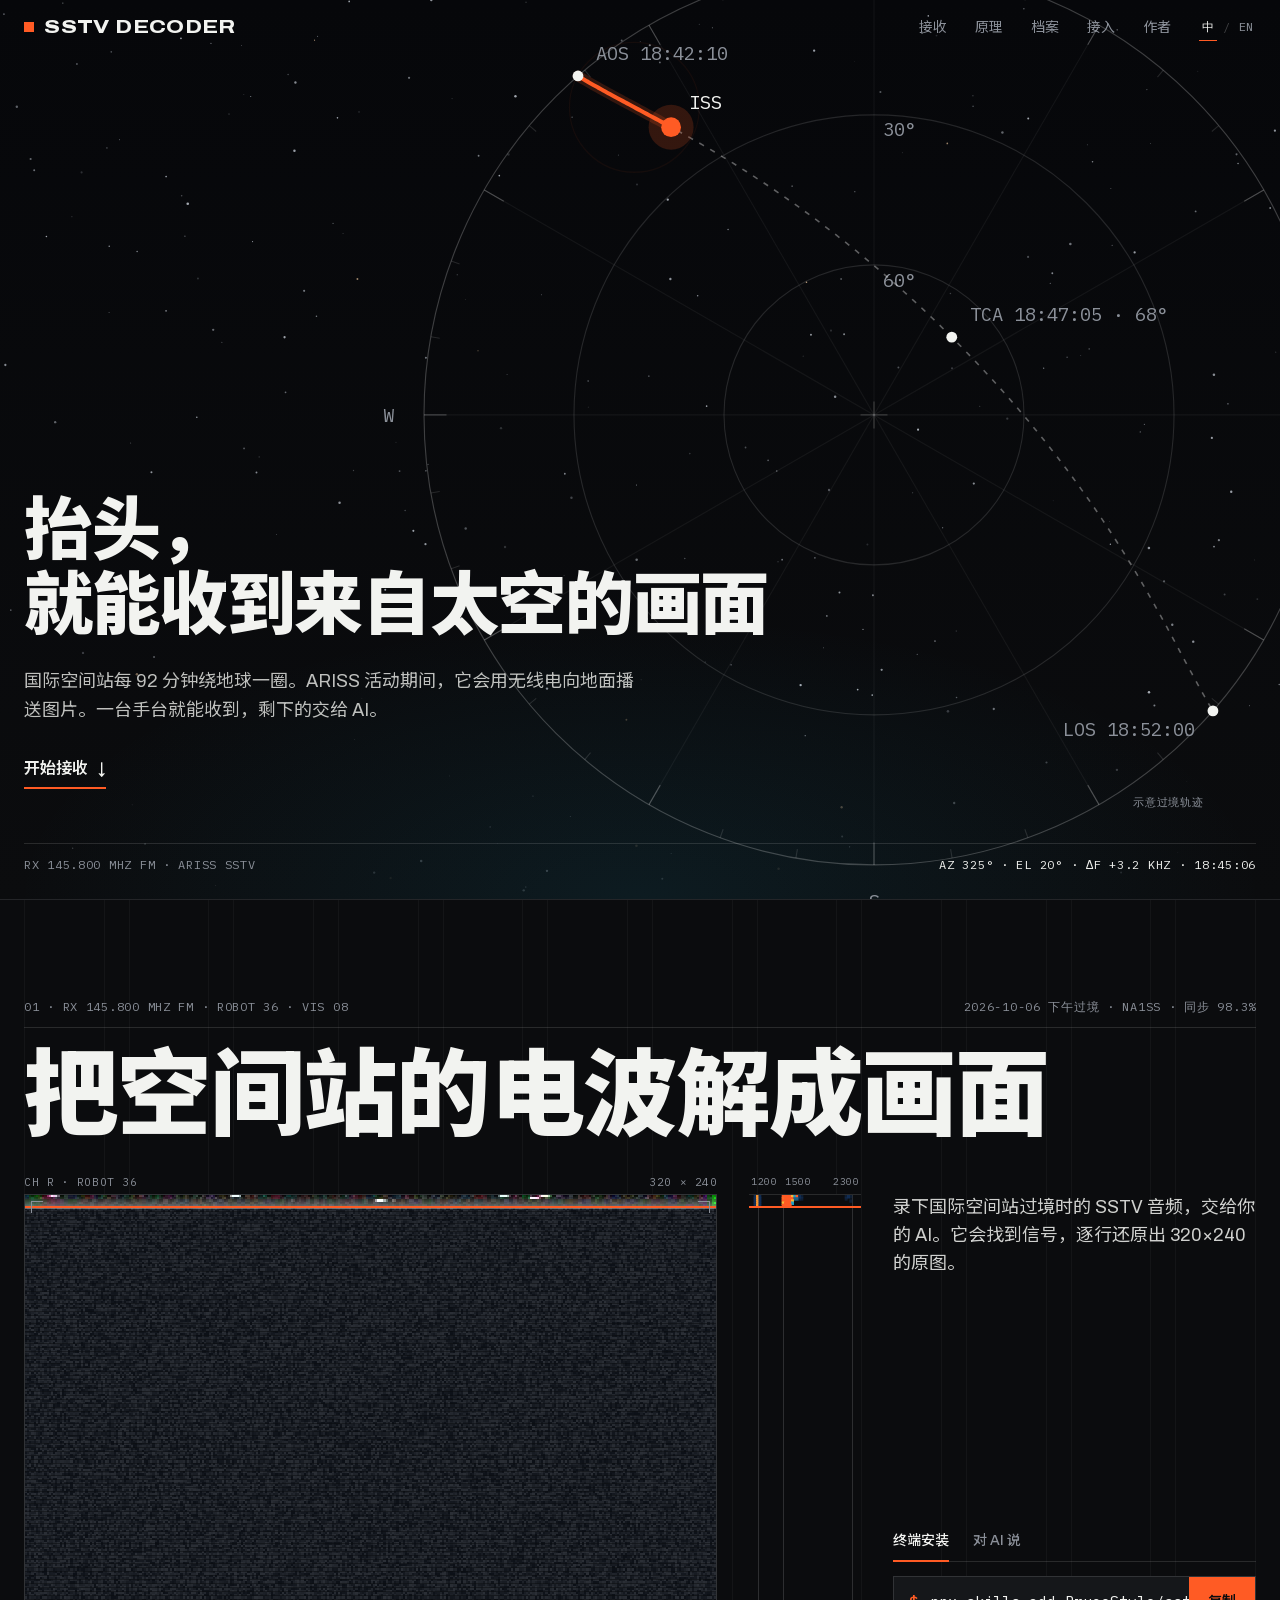
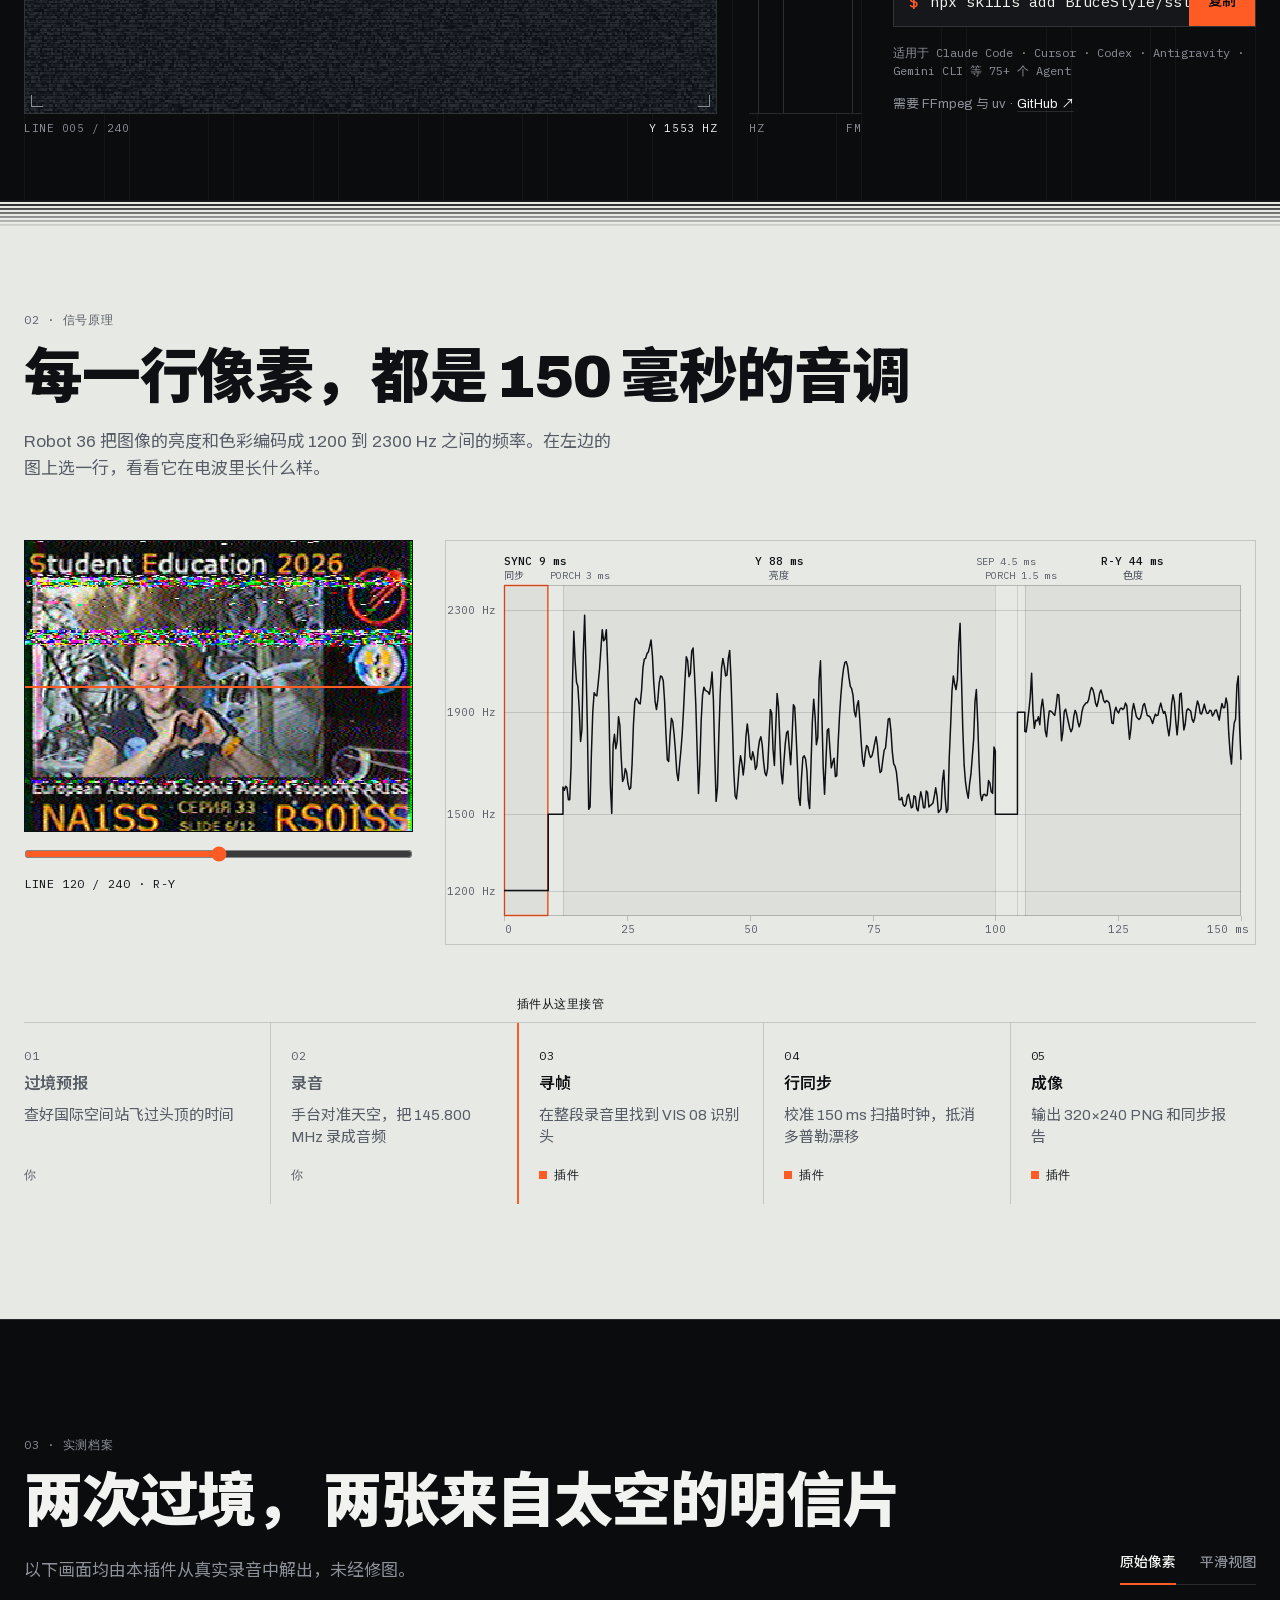
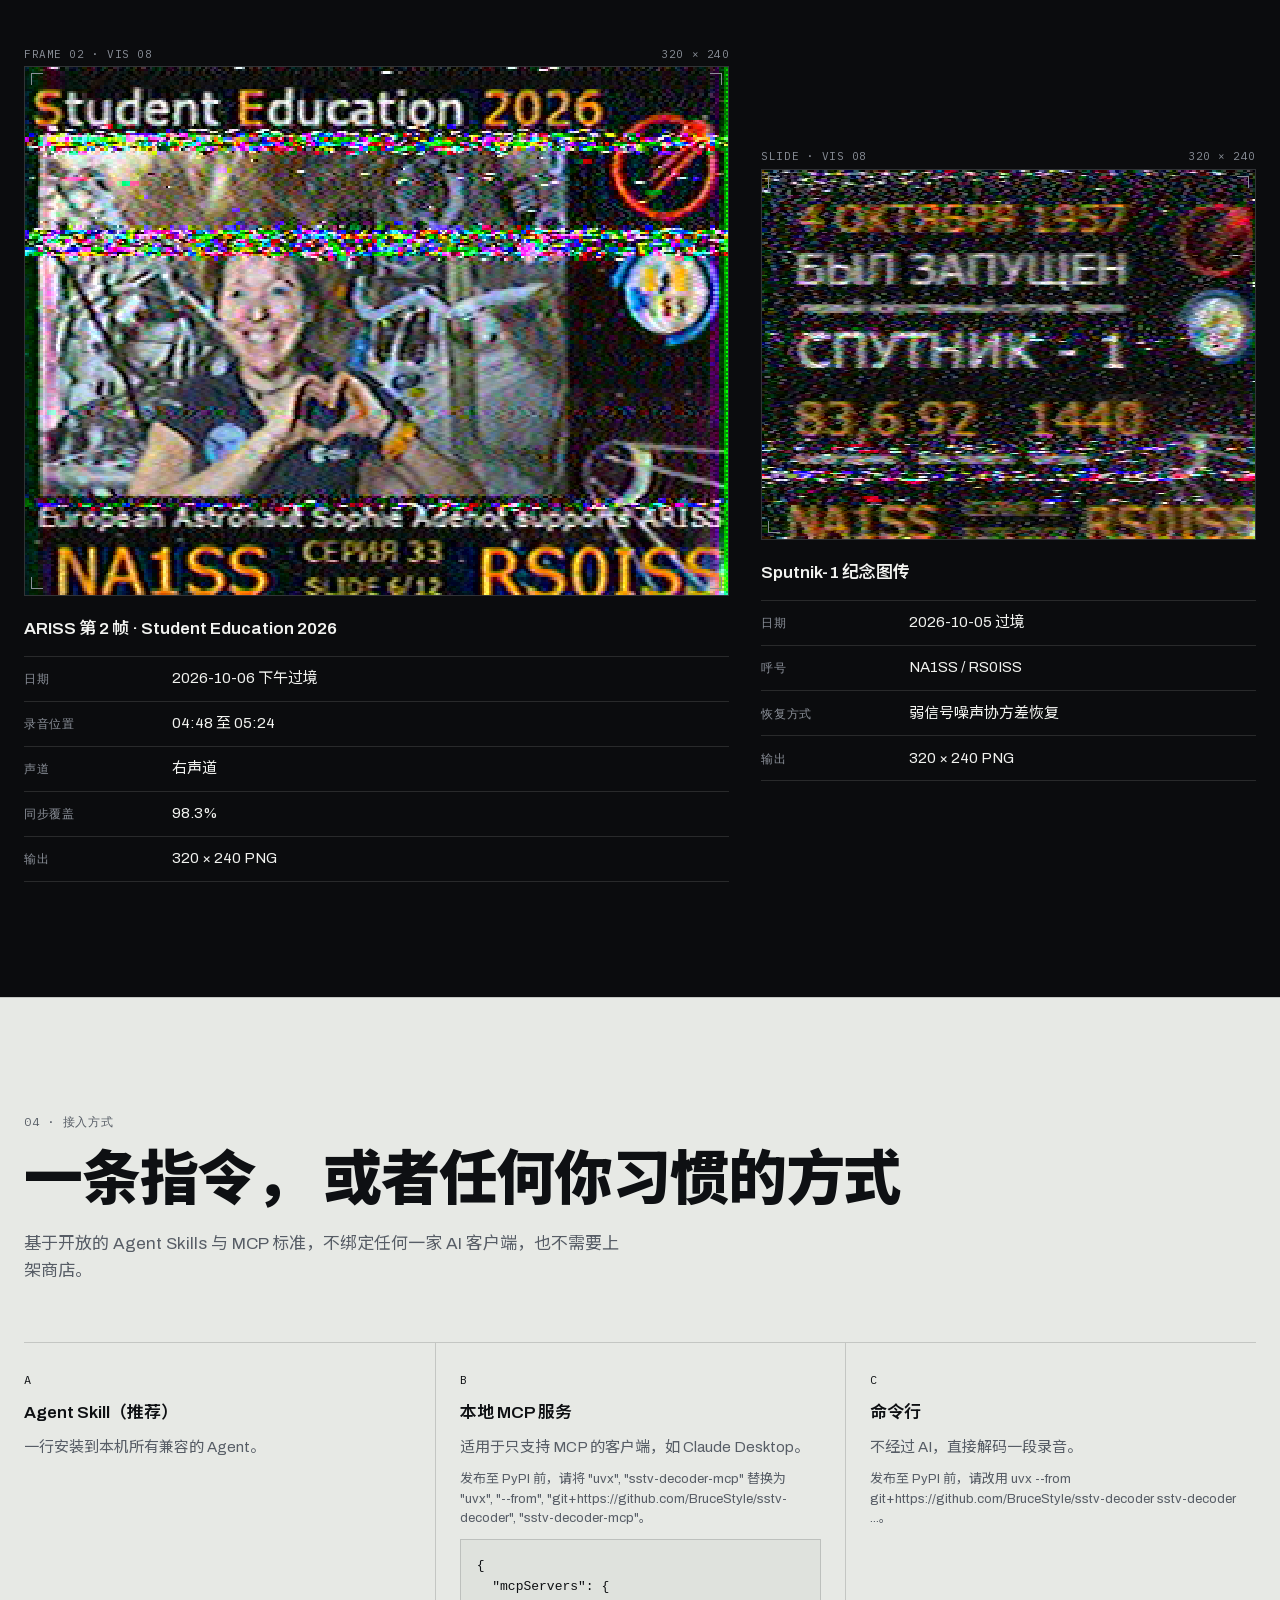
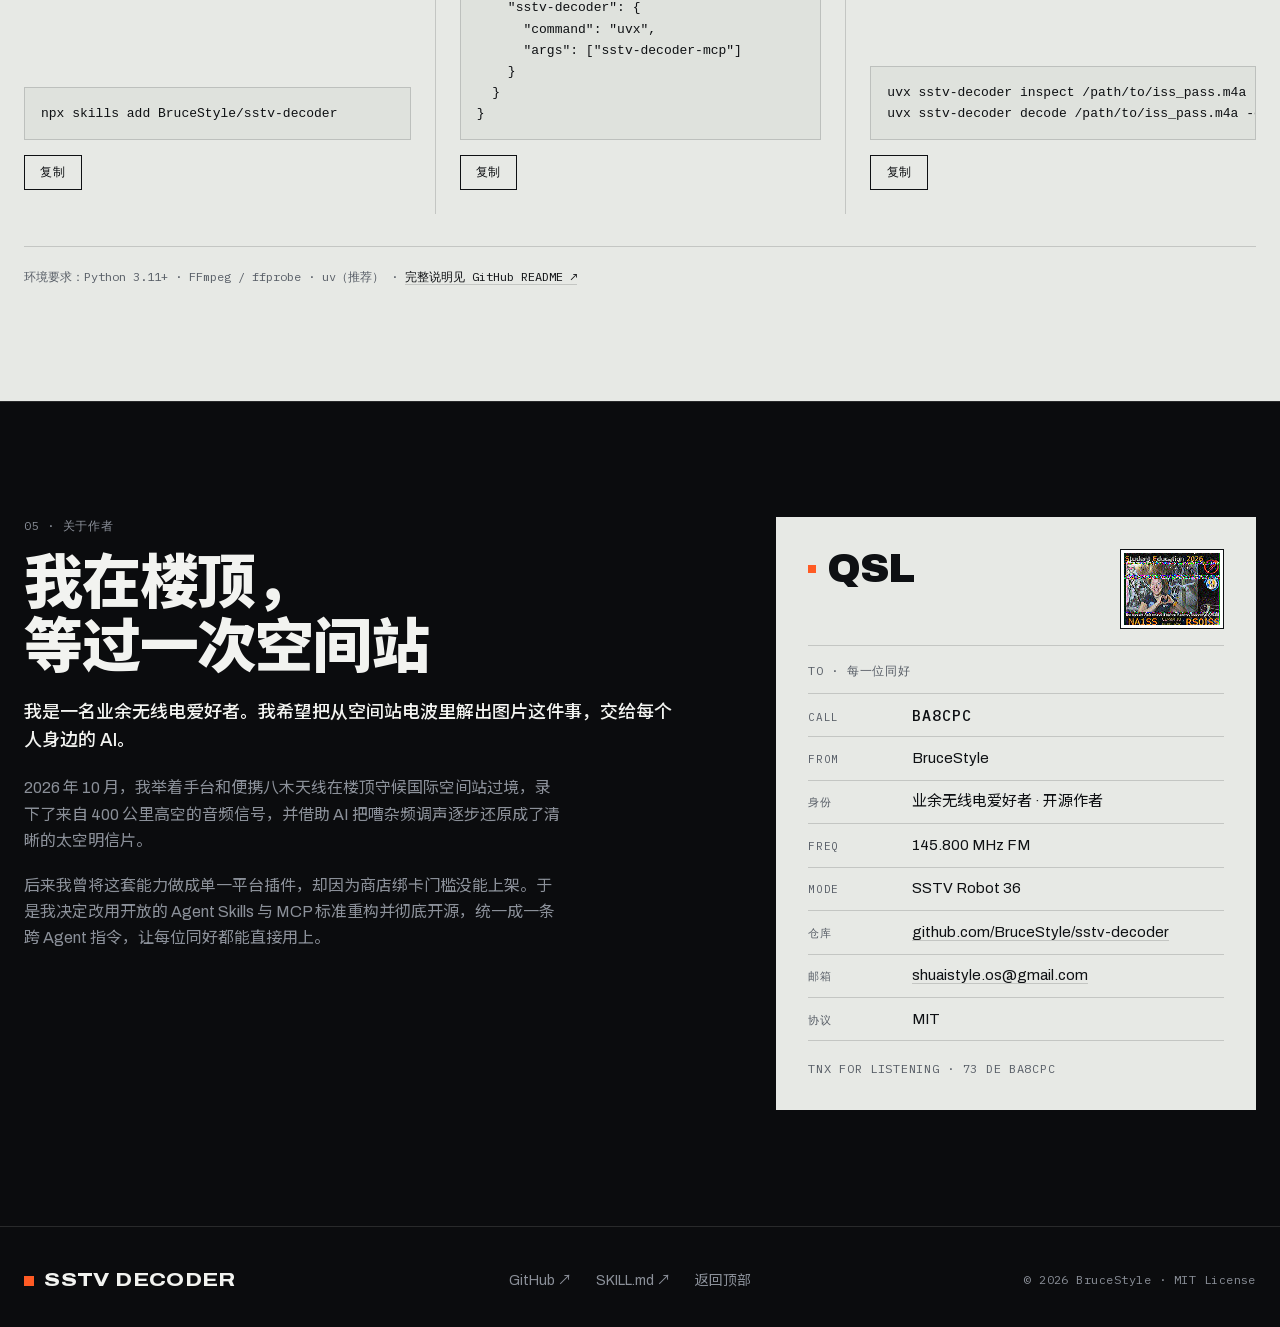
==== commit 9be1e14d: "Fix polar sky-chart orbital trajectory and unify AI install prompt" ====
--- a/docs/index.html
+++ b/docs/index.html
@@ -60,7 +60,7 @@
 
       <div class="cover-strip container">
         <span>RX 145.800 MHz FM · ARISS SSTV</span>
-        <span id="pass-readout">AZ 315° · EL 00° · Δf +3.4 kHz · 18:42:10</span>
+        <span id="pass-readout">AZ 319° · EL 00° · Δf +3.5 kHz · 18:42:10</span>
       </div>
     </section>
 
--- a/docs/styles.css
+++ b/docs/styles.css
@@ -707,6 +707,18 @@
   white-space: nowrap;
   overflow-x: auto;
   scrollbar-width: thin;
+}
+
+.cmd-bar.is-prompt .cmd-prefix {
+  align-items: flex-start;
+  padding-top: 0.8rem;
+}
+
+.cmd-bar.is-prompt .cmd-text {
+  white-space: normal;
+  overflow-x: visible;
+  overflow-wrap: anywhere;
+  line-height: 1.5;
 }
 
 .copy-btn {
